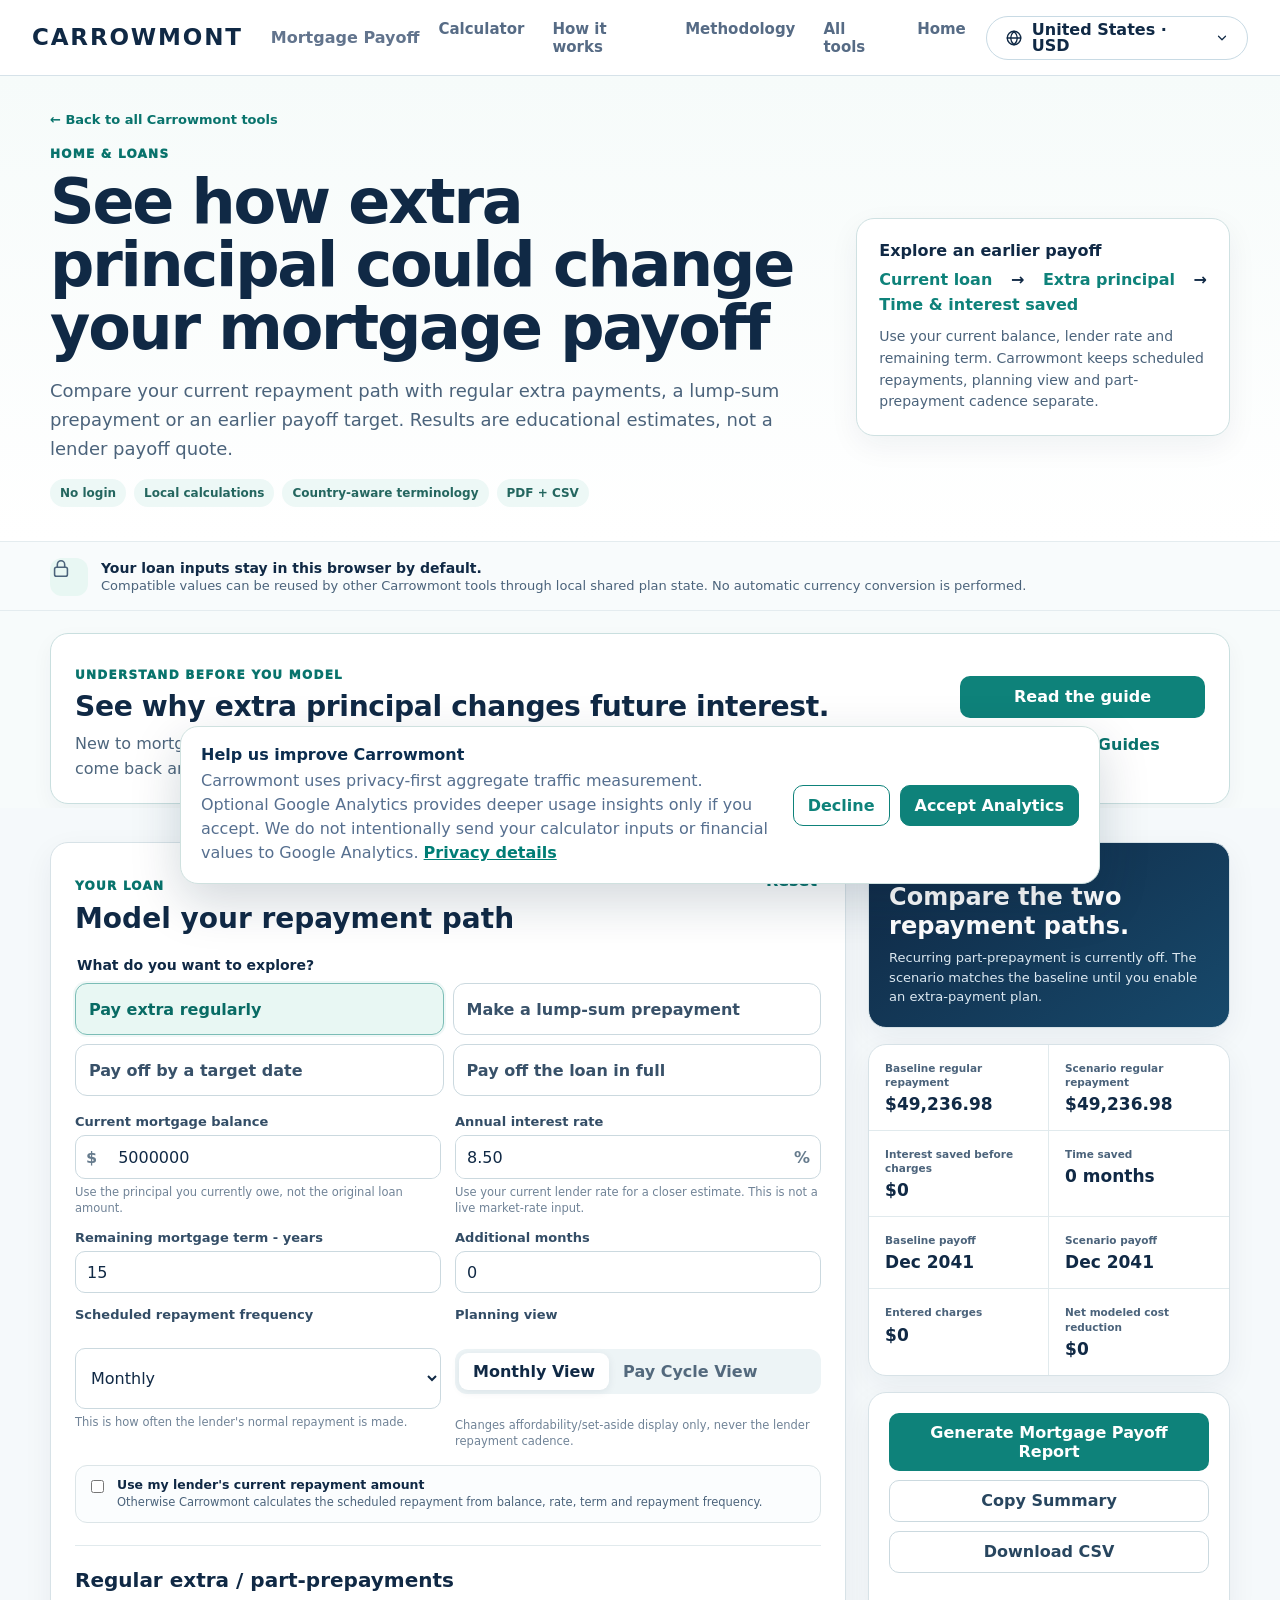
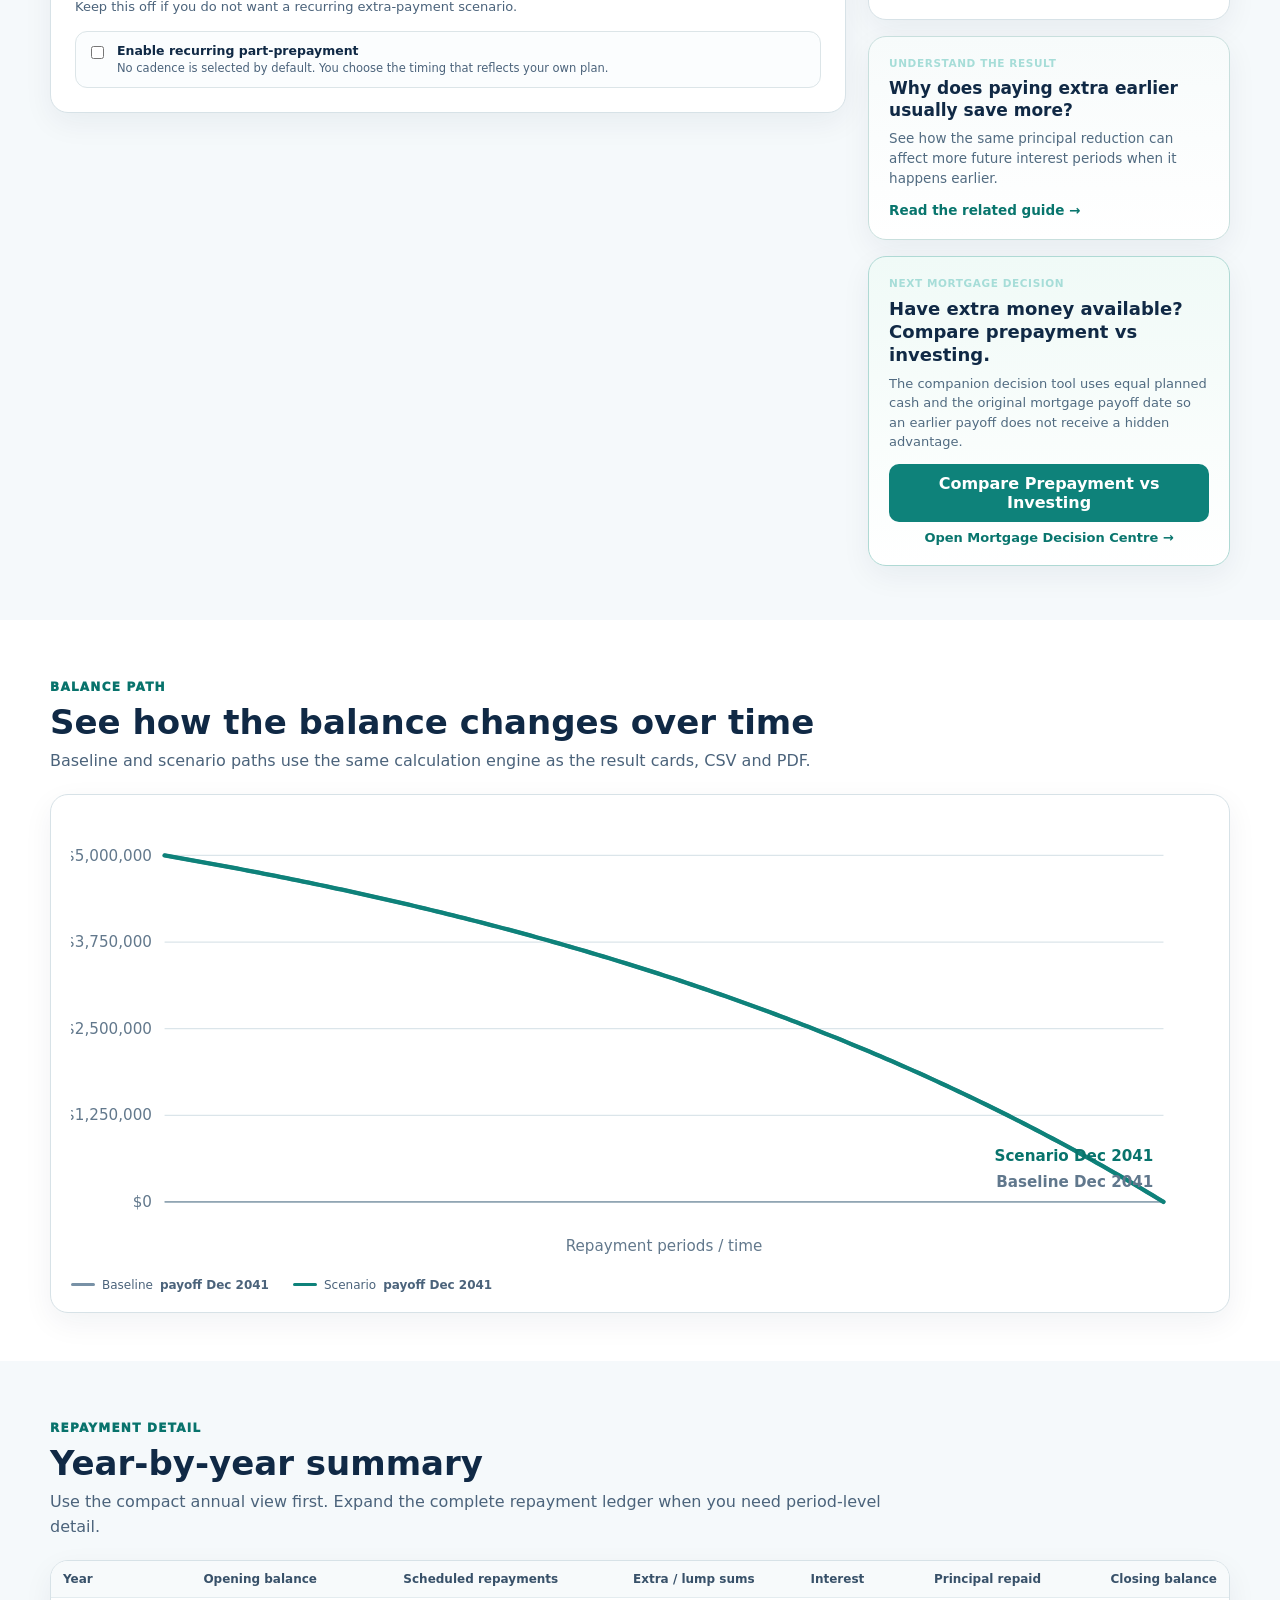
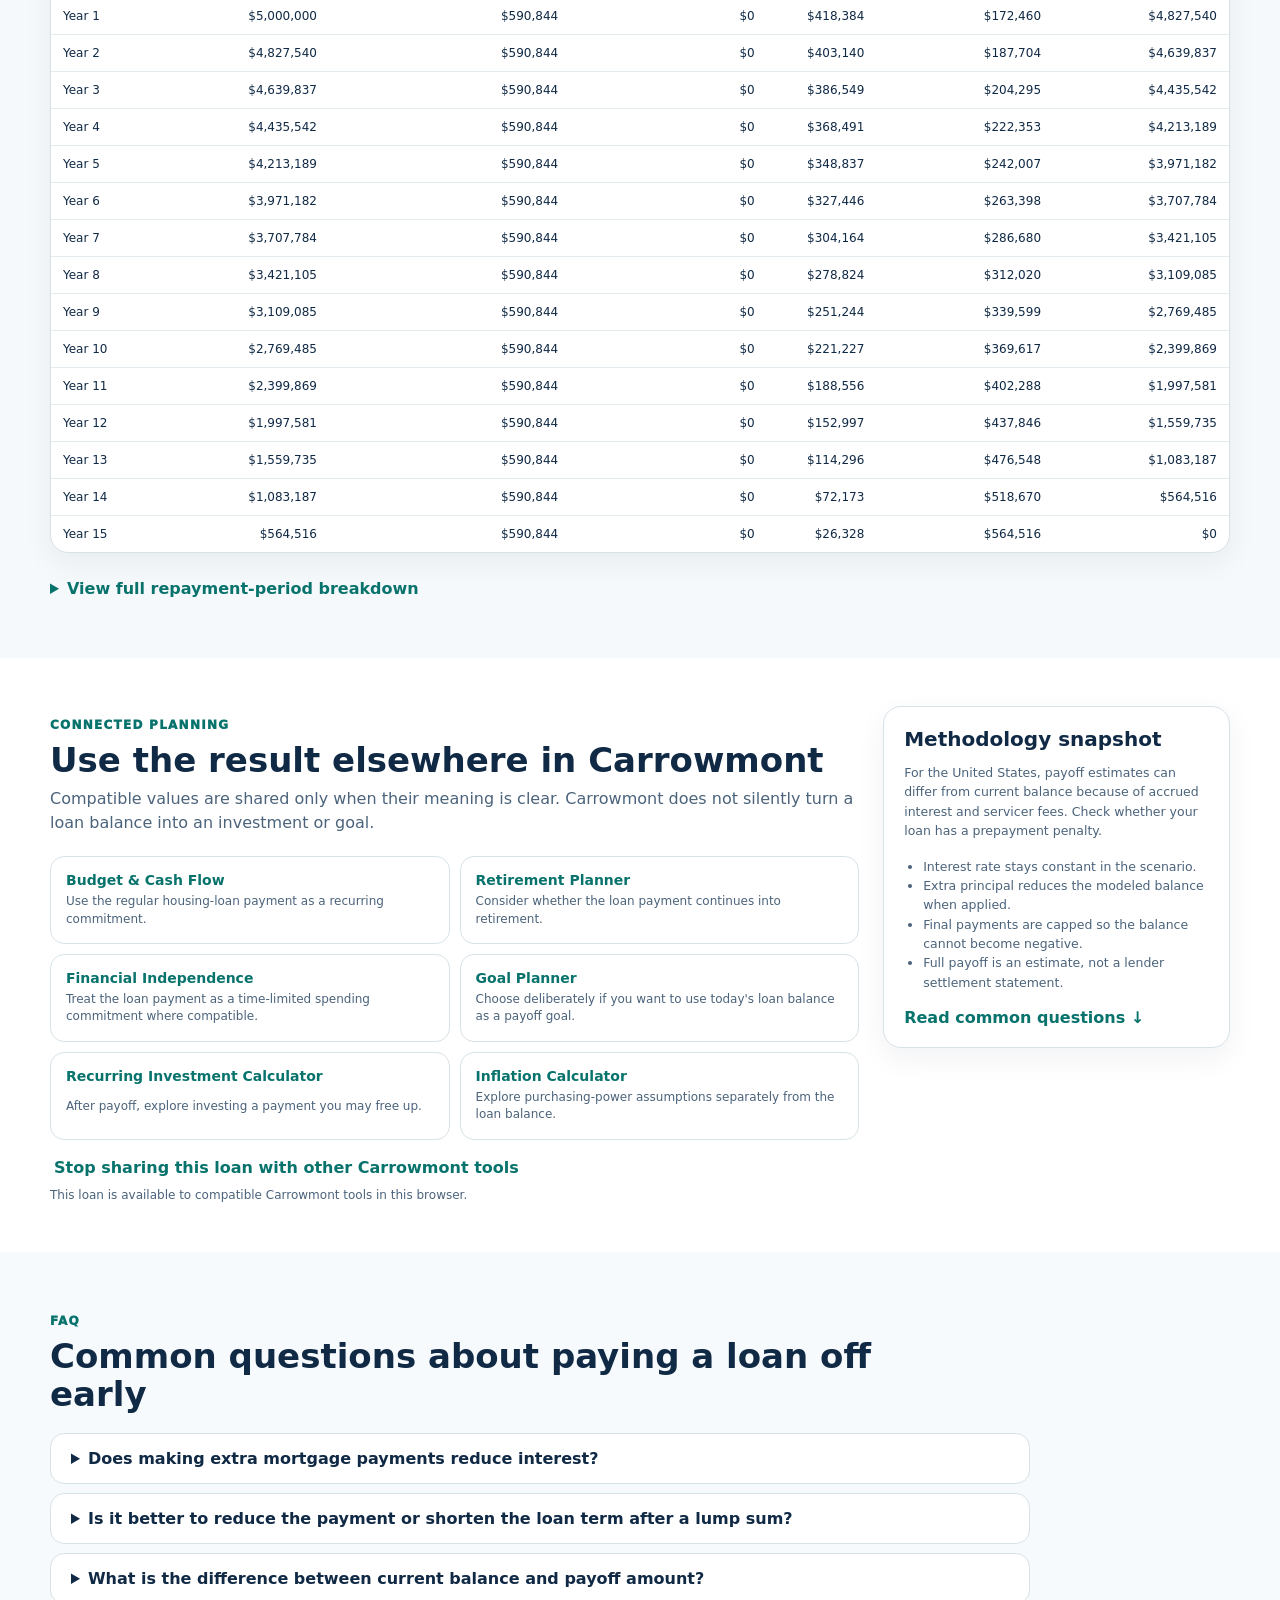
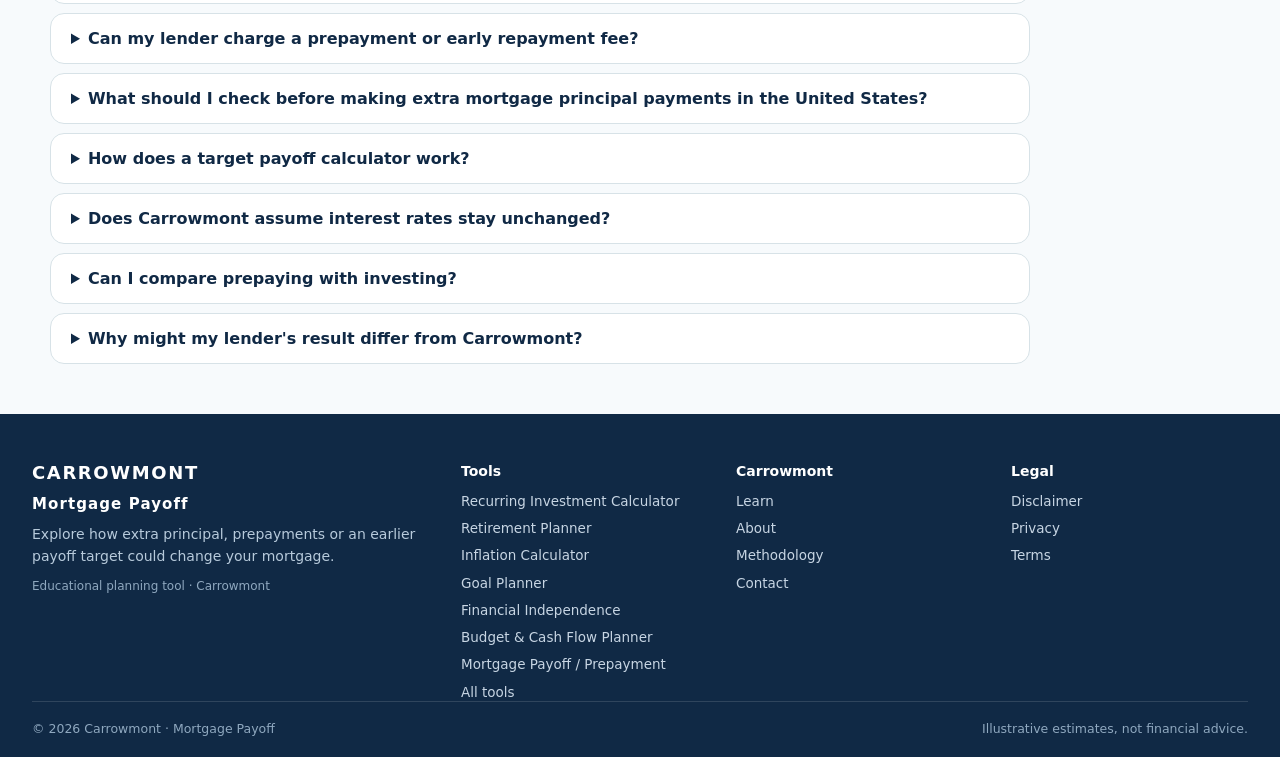
==== index.html @ 815c5539 "fix: localize mortgage family wording and shared-plan controls" ====
<!doctype html>
<html lang="en">
<head>
  <meta charset="utf-8" />
  <meta name="viewport" content="width=device-width, initial-scale=1" />
  <title>Mortgage Payoff &amp; Home Loan Prepayment Calculator | Carrowmont</title>
  <meta name="description" content="Estimate how extra mortgage or home-loan payments, lump-sum prepayments and an earlier payoff target may change interest, repayments and time to debt-free." />
  <meta name="robots" content="index,follow" />
  <link rel="canonical" href="https://carrowmont.com/mortgage-payoff-calculator/" />
  <link rel="icon" href="/favicon.svg" type="image/svg+xml" />
  <link rel="stylesheet" href="styles.css" />
  <script type="application/ld+json">{"@context":"https://schema.org","@graph":[{"@type":"WebApplication","@id":"https://carrowmont.com/mortgage-payoff-calculator/#app","name":"Carrowmont Mortgage Payoff & Home Loan Prepayment Calculator","url":"https://carrowmont.com/mortgage-payoff-calculator/","applicationCategory":"FinanceApplication","operatingSystem":"Any","description":"Estimate how extra mortgage or home-loan payments, lump-sum prepayments and an earlier payoff target may change interest, repayments and time to debt-free.","isPartOf":{"@id":"https://carrowmont.com/#website"},"publisher":{"@id":"https://carrowmont.com/#organization"}},{"@type":"BreadcrumbList","@id":"https://carrowmont.com/mortgage-payoff-calculator/#breadcrumb","itemListElement":[{"@type":"ListItem","position":1,"name":"Carrowmont","item":"https://carrowmont.com/"},{"@type":"ListItem","position":2,"name":"Tools","item":"https://carrowmont.com/tools.html"},{"@type":"ListItem","position":3,"name":"Mortgage Payoff & Home Loan Prepayment Calculator","item":"https://carrowmont.com/mortgage-payoff-calculator/"}]}]}</script>
</head>
<body>
  <header class="site-header">
    <div class="container header-inner">
      <div class="brand-cluster">
        <a class="brand carrowmont-brand" href="/" aria-label="Carrowmont home"><span class="brand-wordmark">CARROWMONT</span></a>
        <span class="brand-divider" aria-hidden="true"></span>
        <a class="product-label" id="productLabel" href="#planner">Home Loan Prepayment / Foreclosure</a>
      </div>
      <div class="header-actions">
        <nav class="top-nav" aria-label="Primary navigation">
          <a href="#planner">Calculator</a>
          <a href="#how-it-works">How it works</a>
          <a href="#methodology">Methodology</a>
          <a href="/tools.html">All tools</a>
          <a href="/">Home</a>
        </nav>
        <details class="locale-menu" id="localeMenu">
          <summary id="localeSummary" aria-label="Choose country and currency"><span class="locale-globe" aria-hidden="true"><svg viewBox="0 0 24 24"><circle cx="12" cy="12" r="9"/><path d="M3 12h18M12 3c3 3 4.5 6 4.5 9S15 18 12 21c-3-3-4.5-6-4.5-9S9 6 12 3z"/></svg></span><span id="localeCurrent">India · INR</span><span class="locale-chevron" aria-hidden="true"><svg viewBox="0 0 24 24"><path d="M6 9l6 6 6-6"/></svg></span></summary>
          <div class="locale-popover">
            <h3>Country &amp; currency</h3>
            <p>Choose the context that makes the numbers easiest to understand.</p>
            <label>Country / region<select id="regionSelect"></select></label>
            <label>Currency<select id="currencySelect"></select></label>
            <div class="locale-note"><strong>Important:</strong> changing currency changes the unit and number format only. It does not convert entered amounts using an exchange rate. Country selection changes familiar loan terminology and documented conventions where relevant.</div>
            <button class="btn btn-primary btn-small" id="localeDone" type="button">Done</button>
          </div>
        </details>
        <details class="mobile-nav">
          <summary aria-label="Open navigation">Menu</summary>
          <div class="mobile-nav-links">
            <a href="/">Carrowmont home</a><a href="/tools.html">All tools</a><a href="#planner">Calculator</a><a href="#how-it-works">How it works</a><a href="#methodology">Methodology</a><a href="#faq">FAQ</a><a href="/about.html">About Carrowmont</a><a href="/contact.html">Contact</a>
          </div>
        </details>
      </div>
    </div>
  </header>

  <main>
    <section class="intro">
      <div class="container">
        <div class="tool-breadcrumb"><a href="/tools.html">&larr; Back to all Carrowmont tools</a></div>
        <div class="intro-grid">
          <div>
            <div class="eyebrow" id="eyebrow">HOME &amp; LOANS</div>
            <h1 id="toolTitle">See how extra payments could change your home loan or mortgage</h1>
            <p class="lede" id="toolLede">Compare your current repayment path with regular extra payments, a lump-sum prepayment or an earlier payoff target. Results are educational estimates, not a lender payoff quote.</p>
            <div class="chips"><span>No login</span><span>Local calculations</span><span>Country-aware terminology</span><span>PDF + CSV</span></div>
          </div>
          <aside class="intro-card" aria-label="What this calculator helps you explore">
            <strong id="introCardTitle">Explore an earlier payoff</strong>
            <div class="mini-flow"><span>Current loan</span><b>&rarr;</b><span>Extra principal</span><b>&rarr;</b><span>Time &amp; interest saved</span></div>
            <p id="introCardText">Use your current balance, lender rate and remaining term. Carrowmont keeps scheduled repayments, planning view and part-prepayment cadence separate.</p>
          </aside>
        </div>
      </div>
    </section>

    <section class="privacy-strip"><div class="container privacy-inner"><span class="privacy-icon" aria-hidden="true"><svg viewBox="0 0 24 24"><rect x="5" y="10" width="14" height="10" rx="2"/><path d="M8 10V7a4 4 0 0 1 8 0v3"/></svg></span><div><strong>Your loan inputs stay in this browser by default.</strong><span>Compatible values can be reused by other Carrowmont tools through local shared plan state. No automatic currency conversion is performed.</span></div></div></section>


    <section class="learn-bridge-section" aria-labelledby="learnBridgeTitle"><div class="container"><div class="learn-bridge-card"><div><p class="eyebrow">UNDERSTAND BEFORE YOU MODEL</p><h2 id="learnBridgeTitle">See why extra principal changes future interest.</h2><p data-mortgage-copy="payoffLearnIntro">New to mortgage prepayments or home-loan part-prepayments? Start with the mechanics, then come back and test your own balance, rate and term.</p></div><div class="learn-bridge-actions"><a class="btn btn-primary" href="/one-extra-mortgage-payment-a-year.html">Read the guide</a><a class="text-btn learn-browse-link" data-mortgage-copy="learnLabel" href="/learn.html#home-loans">Browse Home Loan &amp; Mortgage guides</a></div></div></div></section>

    <section class="planner-shell" id="planner">
      <div class="container planner-layout">
        <div class="planner-card">
          <div class="section-head"><div><p class="eyebrow">YOUR LOAN</p><h2>Model your repayment path</h2></div><button class="text-btn" id="resetBtn" type="button">Reset</button></div>

          <fieldset class="mode-fieldset"><legend>What do you want to explore?</legend><div class="mode-grid" role="radiogroup" aria-label="Scenario mode">
            <button class="mode-btn active" type="button" data-mode="recurring" aria-pressed="true">Pay extra regularly</button>
            <button class="mode-btn" type="button" data-mode="lump" aria-pressed="false">Make a lump-sum prepayment</button>
            <button class="mode-btn" type="button" data-mode="target" aria-pressed="false">Pay off by a target date</button>
            <button class="mode-btn" type="button" data-mode="full" aria-pressed="false">Pay off the loan in full</button>
          </div></fieldset>

          <div class="fields common-fields">
            <label class="field"><span id="balanceLabel">Current mortgage balance</span><div class="money-input"><span class="currency-prefix">₹</span><input id="balance" type="number" min="1" step="1000" value="5000000" inputmode="decimal" /></div><small>Use the principal you currently owe, not the original loan amount.</small></label>
            <label class="field"><span>Annual interest rate</span><div class="input-suffix"><input id="annualRate" type="number" min="0" max="50" step="0.01" value="8.50" inputmode="decimal" /><span>%</span></div><small>Use your current lender rate for a closer estimate. This is not a live market-rate input.</small></label>
            <label class="field"><span id="termLabel">Remaining loan term - years</span><input id="remainingYears" type="number" min="0" max="100" step="1" value="15" /></label>
            <label class="field"><span>Additional months</span><input id="remainingMonths" type="number" min="0" max="11" step="1" value="0" /></label>
            <label class="field"><span>Scheduled repayment frequency</span><select id="paymentFrequency"><option value="monthly">Monthly</option><option value="biweekly" id="biweeklyOption">Every 2 Weeks</option><option value="weekly">Weekly</option></select><small>This is how often the lender's normal repayment is made.</small></label>
            <div class="field"><span>Planning view</span><div class="view-toggle" role="group" aria-label="Planning view"><button type="button" class="view-btn active" data-view="monthly" aria-pressed="true">Monthly View</button><button type="button" class="view-btn" data-view="paycycle" aria-pressed="false">Pay Cycle View</button></div><small>Changes affordability/set-aside display only, never the lender repayment cadence.</small></div>
          </div>

          <div id="payCycleFields" class="subpanel hidden">
            <label class="field"><span>Your pay cycle</span><select id="payFrequency"><option value="weekly">Weekly</option><option value="biweekly">Every 2 Weeks</option><option value="semimonthly">Twice Monthly</option><option value="fourweekly">Every 4 Weeks</option><option value="monthly" selected>Monthly</option></select><small>If a compatible Carrowmont pay-cycle preference exists, it may be offered here after validation.</small></label>
          </div>

          <label class="check-card current-payment-card"><input id="useCurrentPayment" type="checkbox" /><span><strong>Use my lender's current repayment amount</strong><small>Otherwise Carrowmont calculates the scheduled repayment from balance, rate, term and repayment frequency.</small></span></label>
          <div id="currentPaymentField" class="subpanel hidden"><label class="field"><span id="currentPaymentLabel">Current regular repayment</span><div class="money-input"><span class="currency-prefix">₹</span><input id="currentPayment" type="number" min="0" step="100" value="0" /></div></label></div>

          <section class="mode-panel" id="recurringPanel" data-mode-panel="recurring">
            <div class="mode-panel-head"><h3>Regular extra / part-prepayments</h3><p id="recurringHelp">Keep this off if you do not want a recurring extra-payment scenario.</p></div>
            <label class="check-card"><input id="recurringEnabled" type="checkbox" /><span><strong>Enable recurring part-prepayment</strong><small>No cadence is selected by default. You choose the timing that reflects your own plan.</small></span></label>
            <div id="recurringFields" class="fields hidden">
              <label class="field"><span id="extraAmountLabel">Extra amount</span><div class="money-input"><span class="currency-prefix">₹</span><input id="recurringExtra" type="number" min="0" step="100" value="0" /></div></label>
              <label class="field"><span id="extraFrequencyLabel">Extra / part-prepayment frequency</span><select id="extraFrequency"><option value="">Choose frequency</option><option value="everyScheduled">Every scheduled repayment</option><option value="monthly">Monthly</option><option value="quarterly">Quarterly</option><option value="halfyearly">Half-yearly / Every 6 months</option><option value="annual">Annually</option><option value="custom">Custom interval</option></select></label>
              <label class="field"><span>Start after scheduled repayments</span><input id="extraStartPeriod" type="number" min="1" step="1" value="1" /><small>1 means the next eligible repayment date.</small></label>
              <label class="field hidden" id="customIntervalField"><span>Custom interval - months</span><input id="customIntervalMonths" type="number" min="1" max="120" step="1" value="3" /></label>
              <label class="field"><span>Optional one-time lump sum</span><div class="money-input"><span class="currency-prefix">₹</span><input id="optionalLumpSum" type="number" min="0" step="1000" value="0" /></div></label>
              <label class="field"><span>Apply lump sum at repayment #</span><input id="optionalLumpSumPeriod" type="number" min="1" step="1" value="1" /></label>
            </div>
            <div class="set-aside-card hidden" id="setAsideCard"><span>Set aside per pay cycle</span><strong id="setAsideAmount">₹0</strong><small>Planning amount only. It does not change the scheduled repayment or part-prepayment cadence.</small></div>
          </section>

          <section class="mode-panel hidden" id="lumpPanel" data-mode-panel="lump">
            <div class="mode-panel-head"><h3>Lump-sum prepayment</h3><p>Compare keeping the regular payment versus a mathematical lower-payment illustration.</p></div>
            <div class="fields">
              <label class="field"><span>Lump-sum amount</span><div class="money-input"><span class="currency-prefix">₹</span><input id="lumpSumAmount" type="number" min="0" step="1000" value="500000" /></div></label>
              <label class="field"><span>Apply at scheduled repayment #</span><input id="lumpSumPeriod" type="number" min="1" step="1" value="1" /></label>
              <label class="field field-wide"><span>After the lump sum</span><select id="lumpStrategy"><option value="finish-sooner">Keep regular repayment - finish sooner</option><option value="lower-payment">Keep original payoff date - lower modeled repayment</option></select><small>The lower-payment option is a mathematical recast illustration. Your lender may not automatically recalculate the repayment this way.</small></label>
            </div>
          </section>

          <section class="mode-panel hidden" id="targetPanel" data-mode-panel="target">
            <div class="mode-panel-head"><h3>Target payoff</h3><p>Choose a shorter payoff horizon and see the modeled repayment required.</p></div>
            <div class="fields">
              <label class="field"><span>Target payoff - years from now</span><input id="targetYears" type="number" min="0" max="100" step="1" value="10" /></label>
              <label class="field"><span>Additional months</span><input id="targetMonths" type="number" min="0" max="11" step="1" value="0" /></label>
              <label class="field field-wide"><span>Optional lump sum applied first</span><div class="money-input"><span class="currency-prefix">₹</span><input id="targetLumpSum" type="number" min="0" step="1000" value="0" /></div></label>
            </div>
          </section>

          <section class="mode-panel hidden" id="fullPanel" data-mode-panel="full">
            <div class="mode-panel-head"><h3 id="fullPayoffHeading">Full early payoff estimate</h3><p>A lender's final payoff / foreclosure quote can differ because of accrued interest, settlement timing and contract-specific charges.</p></div>
            <div class="fields">
              <label class="field"><span id="prepaymentChargeLabel">Early repayment / prepayment charge</span><div class="money-input"><span class="currency-prefix">₹</span><input id="prepaymentCharge" type="number" min="0" step="100" value="0" /></div></label>
              <label class="field"><span>Other lender charges already quoted</span><div class="money-input"><span class="currency-prefix">₹</span><input id="otherCharges" type="number" min="0" step="100" value="0" /></div></label>
            </div>
            <div class="warning-box">Carrowmont does not fabricate accrued daily interest or lender charges that you did not enter. Confirm the final settlement amount with your lender.</div>
          </section>

          <div class="validation" id="validationMessage" role="alert" hidden></div>
        </div>

        <aside class="summary-column">
          <section class="summary-card result-hero" aria-live="polite">
            <span class="result-kicker" id="resultKicker">MODELED IMPACT</span>
            <strong id="resultHeadline">Enter your loan details to compare paths.</strong>
            <p id="resultSubtext">Results update as you change assumptions.</p>
          </section>
          <section class="summary-card result-grid" id="resultGrid">
            <div><span id="baselinePaymentCaption">Current modeled repayment</span><strong id="baselinePayment">₹0</strong></div>
            <div><span id="scenarioPaymentCaption">Scenario repayment</span><strong id="scenarioPayment">₹0</strong></div>
            <div><span>Interest saved before charges</span><strong id="interestSaved">₹0</strong></div>
            <div><span>Time saved</span><strong id="timeSaved">0 months</strong></div>
            <div><span>Baseline payoff</span><strong id="baselinePayoff">-</strong></div>
            <div><span>Scenario payoff</span><strong id="scenarioPayoff">-</strong></div>
            <div><span>Entered charges</span><strong id="enteredCharges">₹0</strong></div>
            <div><span>Net modeled cost reduction</span><strong id="netReduction">₹0</strong></div>
          </section>
          <section class="summary-card actions-card">
            <button class="btn btn-primary" id="reportBtn" type="button">Generate Mortgage Payoff Report</button>
            <button class="btn btn-secondary" id="copyBtn" type="button">Copy Summary</button>
            <button class="btn btn-secondary" id="csvBtn" type="button">Download CSV</button>
            <span id="reportDownloadStatus" class="action-status" aria-live="polite"></span>
          </section>
          <section class="summary-card result-learn-card" aria-labelledby="resultLearnTitle"><span class="result-kicker">UNDERSTAND THE RESULT</span><strong id="resultLearnTitle">Why can one extra payment change a long loan?</strong><p id="resultLearnText">See how reducing principal earlier changes later interest before you decide what cadence fits your cash flow.</p><a id="resultLearnLink" href="/one-extra-mortgage-payment-a-year.html">Read the related guide →</a></section>
          <section class="summary-card decision-centre-cta-card" aria-labelledby="decisionCentreCtaTitle"><span class="result-kicker" data-mortgage-copy="nextDecision">NEXT MORTGAGE DECISION</span><strong id="decisionCentreCtaTitle">Have extra money available? Compare prepayment vs investing.</strong><p data-mortgage-copy="payoffDecisionCopy">The companion decision tool uses equal planned cash and the original mortgage payoff date so an earlier payoff does not receive a hidden advantage.</p><button class="btn btn-primary" id="compareInvestBtn" type="button">Compare Prepayment vs Investing</button><a class="decision-centre-link" data-mortgage-copy="payoffDecisionLink" href="decision-centre.html">Open Mortgage Decision Centre →</a></section>
        </aside>
      </div>
    </section>

    <section class="analysis-section" id="how-it-works">
      <div class="container">
        <div class="section-title"><p class="eyebrow">BALANCE PATH</p><h2>See how the balance changes over time</h2><p>Baseline and scenario paths use the same calculation engine as the result cards, CSV and PDF.</p></div>
        <div class="chart-card"><svg id="balanceChart" viewBox="0 0 900 360" role="img" aria-labelledby="chartTitle chartDesc"><title id="chartTitle">Loan balance over time</title><desc id="chartDesc">Baseline and scenario remaining balance paths.</desc></svg><div class="chart-key-values"><span><i class="legend-line baseline"></i>Baseline <strong id="chartBaselineEnd">-</strong></span><span><i class="legend-line scenario"></i>Scenario <strong id="chartScenarioEnd">-</strong></span></div></div>
      </div>
    </section>

    <section class="analysis-section alt">
      <div class="container">
        <div class="section-title"><p class="eyebrow">REPAYMENT DETAIL</p><h2>Year-by-year summary</h2><p>Use the compact annual view first. Expand the complete repayment ledger when you need period-level detail.</p></div>
        <div class="table-card"><div class="table-scroll"><table><thead><tr><th>Year</th><th>Opening balance</th><th>Scheduled repayments</th><th>Extra / lump sums</th><th>Interest</th><th>Principal repaid</th><th>Closing balance</th></tr></thead><tbody id="annualTableBody"></tbody></table></div></div>
        <details class="detail-disclosure"><summary>View full repayment-period breakdown</summary><div class="table-card"><div class="table-scroll"><table><thead><tr><th>Period</th><th>Date</th><th>Opening balance</th><th>Interest</th><th>Scheduled</th><th>Extra</th><th>Closing balance</th></tr></thead><tbody id="periodTableBody"></tbody></table></div></div></details>
      </div>
    </section>

    <section class="analysis-section" id="methodology">
      <div class="container two-col-info">
        <div>
          <div class="section-title"><p class="eyebrow">CONNECTED PLANNING</p><h2>Use the result elsewhere in Carrowmont</h2><p>Compatible values are shared only when their meaning is clear. Carrowmont does not silently turn a loan balance into an investment or goal.</p></div>
          <div class="handoff-grid">
            <a href="/budget-cash-flow-planner/"><strong>Budget &amp; Cash Flow</strong><span>Use the regular housing-loan payment as a recurring commitment.</span></a>
            <a href="/retirement-calculator/planner.html"><strong>Retirement Planner</strong><span>Consider whether the loan payment continues into retirement.</span></a>
            <a href="/financial-independence/"><strong>Financial Independence</strong><span>Treat the loan payment as a time-limited spending commitment where compatible.</span></a>
            <a href="/goal-planner/"><strong>Goal Planner</strong><span>Choose deliberately if you want to use today's loan balance as a payoff goal.</span></a>
            <a href="/sip-calculator/"><strong class="investment-tool-link">Recurring Investment Calculator</strong><span>After payoff, explore investing a payment you may free up.</span></a>
            <a href="/inflation-calculator/"><strong>Inflation Calculator</strong><span>Explore purchasing-power assumptions separately from the loan balance.</span></a>
          </div>
          <button class="text-btn clear-shared" id="clearSharedBtn" type="button">Stop sharing this loan with other Carrowmont tools</button><p class="shared-plan-status" id="sharedPlanStatus" aria-live="polite">This loan is available to compatible Carrowmont tools in this browser.</p>
        </div>
        <aside class="method-card"><h3>Methodology snapshot</h3><p id="methodologyCountryNote">Carrowmont uses a standard principal-and-interest approximation and keeps lender-specific rules as user-entered charges or disclosed limitations.</p><ul><li>Interest rate stays constant in the scenario.</li><li>Extra principal reduces the modeled balance when applied.</li><li>Final payments are capped so the balance cannot become negative.</li><li>Full payoff is an estimate, not a lender settlement statement.</li></ul><a href="#faq">Read common questions &darr;</a></aside>
      </div>
    </section>

    <section class="faq-section" id="faq">
      <div class="container"><div class="section-title"><p class="eyebrow">FAQ</p><h2>Common questions about paying a loan off early</h2></div><div class="faq-list">
        <details><summary data-mortgage-copy="payoffExtraFaq">Does making extra mortgage payments reduce interest?</summary><p>Under this model, extra principal paid earlier reduces the balance on which later interest is calculated. Your lender's exact timing and product rules can differ.</p></details>
        <details><summary>Is it better to reduce the payment or shorten the loan term after a lump sum?</summary><p>Carrowmont shows both mathematical outcomes. Keeping the regular payment generally shortens the modelled term; lowering the payment keeps the original payoff horizon in the illustration. Your lender may not automatically recast the loan.</p></details>
        <details><summary>What is the difference between current balance and payoff amount?</summary><p>A lender payoff amount can include accrued interest and contract-specific administration, discharge or early-repayment charges. Carrowmont does not invent those amounts.</p></details>
        <details><summary>Can my lender charge a prepayment or early repayment fee?</summary><p>Possibly. Rules depend on country, loan type and contract. Enter any charge you already know and confirm the final amount with your lender.</p></details>
        <details id="countryFaqItem"><summary id="countryFaqQuestion">What lender rules should I check before making extra repayments?</summary><p id="countryFaqAnswer">Check whether extra principal is allowed, whether limits or charges apply, how the lender applies the payment and how an official payoff amount is calculated.</p></details>
        <details><summary>How does a target payoff calculator work?</summary><p>It calculates the repayment required to amortize the modeled balance over the shorter target horizon, then verifies the result with the same period-by-period ledger.</p></details>
        <details><summary>Does Carrowmont assume interest rates stay unchanged?</summary><p>Yes in V1. Enter the rate you want to model. Variable-rate changes and future fixed-rate renewals are outside this first version.</p></details>
        <details><summary>Can I compare prepaying with investing?</summary><p>Yes. Keep this payoff calculator focused on loan mechanics, then use Carrowmont's <a href="prepayment-vs-investing.html">Prepayment vs Investing decision tool</a> for an equal-cash-flow, common-horizon comparison and modeled break-even investment return.</p></details>
        <details><summary>Why might my lender's result differ from Carrowmont?</summary><p>Lenders may calculate interest daily, use different compounding conventions, apply fees, use settlement dates, round payments, or impose product-specific prepayment rules. Treat Carrowmont as an educational planning estimate.</p></details>
      </div></div>
    </section>
  </main>

  <footer class="site-footer">
    <div class="container footer-grid">
      <div class="footer-brand-block"><a class="footer-wordmark" href="/">CARROWMONT</a><strong class="footer-product-name">Home Loan Prepayment / Foreclosure</strong><p data-mortgage-copy="payoffFooterDescription">Explore how extra principal, part-prepayments or an earlier payoff target could change your home loan or mortgage.</p><span class="footer-small">Educational planning tool &middot; Carrowmont</span></div>
      <div class="footer-col"><strong>Tools</strong><a class="footer-investment-link" href="/sip-calculator/">SIP Calculator</a><a href="/retirement-calculator/">Retirement Planner</a><a href="/inflation-calculator/">Inflation Calculator</a><a href="/goal-planner/">Goal Planner</a><a href="/financial-independence/">Financial Independence</a><a href="/budget-cash-flow-planner/">Budget &amp; Cash Flow Planner</a><a data-mortgage-copy="payoffFamilyLabel" href="/mortgage-payoff-calculator/" aria-current="page">Mortgage / Home Loan Payoff</a><a href="/tools.html">All tools</a></div>
      <div class="footer-col"><strong>Carrowmont</strong><a href="/learn.html">Learn</a><a href="/about.html">About</a><a href="/methodology.html">Methodology</a><a href="/contact.html">Contact</a></div>
      <div class="footer-col"><strong>Legal</strong><a href="/disclaimer.html">Disclaimer</a><a href="/privacy.html">Privacy</a><a href="/terms.html">Terms</a></div>
    </div>
    <div class="container footer-bottom"><span>&copy; 2026 Carrowmont &middot; <span class="footer-product-bottom">Home Loan Prepayment / Foreclosure</span></span><span>Illustrative estimates, not financial advice.</span></div>
  </footer>

  <script src="locale.js"></script>
  <script src="shared-plan-state.js" data-carrowmont-tool="mortgage-payoff-calculator"></script>
  <script src="core.js"></script>
  <script src="mortgage-decision-profile.js"></script>
  <script src="pdf-export.js"></script>
  <script src="report-standard.js"></script>
  <script src="mortgage-payoff-pdf-renderer.js"></script>
  <script src="app.js"></script>
  <script src="shared-plan-bridge.js" data-carrowmont-tool="mortgage-payoff-calculator"></script>
  <script src="analytics.js" data-carrowmont-tool="mortgage-payoff-calculator"></script>
</body>
</html>
---- styles.css ----
:root{--ink:#102945;--navy:#123f5f;--teal:#0e827a;--teal-dark:#08736c;--muted:#4b637b;--line:#d7e2e7;--bg:#f5f9fb;--pale:#e9f7f4;--amber:#fff4df;--amber-ink:#80561a;--red:#a83b3b;--red-bg:#fff0f0;--green:#14785f;--shadow:0 10px 30px rgba(16,41,69,.06);font-family:Inter,ui-sans-serif,system-ui,-apple-system,BlinkMacSystemFont,"Segoe UI",sans-serif;color:var(--ink)}*{box-sizing:border-box}html{scroll-behavior:smooth}body{margin:0;background:#fff;color:var(--ink)}a{color:inherit}button,input,select{font:inherit}.container{width:min(1180px,calc(100% - 40px));margin:0 auto}.site-header{position:sticky;top:0;z-index:30;background:rgba(255,255,255,.96);backdrop-filter:blur(14px);border-bottom:1px solid #e7eef2}.header-inner{min-height:74px;display:flex;align-items:center;justify-content:space-between;gap:24px}.brand-cluster{display:flex;align-items:center;gap:13px;min-width:0}.brand{font-weight:950;letter-spacing:1.4px;color:var(--teal-dark);text-decoration:none;font-size:20px}.brand-divider{width:1px;height:27px;background:#cbd8de}.product-label{font-size:15px;font-weight:800;color:#3f566c;white-space:nowrap}.header-actions{display:flex;align-items:center;gap:18px}.top-nav{display:flex;gap:19px}.top-nav a{text-decoration:none;font-size:13px;font-weight:800;color:#385169}.top-nav a:hover{color:var(--teal-dark)}.locale-menu{position:relative}.locale-menu summary{list-style:none;display:flex;align-items:center;gap:8px;padding:9px 11px;border:1px solid var(--line);border-radius:12px;cursor:pointer;font-size:13px;font-weight:800;background:#fff}.locale-menu summary::-webkit-details-marker{display:none}.locale-globe,.locale-chevron{display:grid;place-items:center}.locale-globe svg{width:18px;height:18px;fill:none;stroke:currentColor;stroke-width:1.8}.locale-chevron svg{width:14px;height:14px;fill:none;stroke:currentColor;stroke-width:2}.locale-popover{position:absolute;right:0;top:48px;width:310px;background:#fff;border:1px solid var(--line);border-radius:15px;padding:18px;box-shadow:0 18px 45px rgba(16,41,69,.16)}.locale-popover h3{margin:0 0 5px}.locale-popover p{margin:0 0 14px;color:var(--muted);font-size:13px}.locale-popover label{display:grid;gap:6px;margin:11px 0;font-size:13px;font-weight:800}.locale-popover select{width:100%}.locale-note{font-size:12px;line-height:1.45;color:var(--muted);background:#f5f9fb;border-radius:10px;padding:10px;margin-bottom:12px}.intro{padding:36px 0 34px;background:linear-gradient(180deg,#f6fbfa,#fff)}.tool-breadcrumb{font-size:13px;margin-bottom:20px}.tool-breadcrumb a{text-decoration:none;color:var(--teal-dark);font-weight:850}.intro-grid{display:grid;grid-template-columns:minmax(0,1.35fr) minmax(320px,.65fr);gap:30px;align-items:center}.eyebrow{font-size:12px;font-weight:950;letter-spacing:1.25px;color:var(--teal-dark);margin-bottom:9px}.intro h1{font-size:clamp(40px,5vw,62px);line-height:1.02;letter-spacing:-2.2px;margin:0;max-width:880px}.lede{font-size:18px;line-height:1.62;color:var(--muted);max-width:850px;margin:16px 0}.chips{display:flex;flex-wrap:wrap;gap:8px}.chips span{padding:7px 10px;border-radius:999px;background:#edf8f6;color:#24665f;font-size:12px;font-weight:800}.intro-card{border:1px solid #cfe1e2;background:#fff;border-radius:18px;padding:22px;box-shadow:var(--shadow)}.mini-flow{display:flex;align-items:center;justify-content:space-between;gap:6px;flex-wrap:wrap;margin:10px 0 12px}.mini-flow strong{font-size:14px}.mini-flow span{color:var(--teal);font-weight:900}.intro-card p{font-size:14px;line-height:1.55;color:var(--muted);margin:0}.privacy-strip{border-top:1px solid #e4ecef;border-bottom:1px solid #e4ecef;background:#f8fbfc}.privacy-inner{display:flex;gap:13px;align-items:center;padding:14px 0}.privacy-icon{width:38px;height:38px;border-radius:12px;display:grid;place-items:center;background:#e8f7f3;color:var(--teal-dark);flex:0 0 auto}.privacy-icon svg{width:22px;height:22px;fill:none;stroke:currentColor;stroke-width:1.7}.privacy-inner strong{display:block;font-size:14px}.privacy-inner span{display:block;color:var(--muted);font-size:13px;margin-top:2px}.planner-shell{padding:34px 0 54px;background:var(--bg)}.planner-layout{display:grid;grid-template-columns:minmax(0,1.65fr) minmax(330px,.75fr);gap:22px;align-items:start}.planner-card,.summary-card,.history-card{background:#fff;border:1px solid var(--line);border-radius:18px;box-shadow:var(--shadow)}.planner-card{padding:24px}.section-head{display:flex;justify-content:space-between;gap:18px;align-items:flex-start}.section-head h2{font-size:28px;margin:0}.section-actions{display:flex;gap:14px}.text-btn{border:0;background:none;color:var(--teal-dark);font-weight:850;cursor:pointer;padding:4px}.danger-text{color:#9b4343}.view-toggle{display:inline-flex;margin:21px 0 18px;background:#edf4f6;padding:4px;border-radius:12px}.view-btn{border:0;background:transparent;color:#53697d;font-weight:850;padding:9px 14px;border-radius:9px;cursor:pointer}.view-btn.active{background:#fff;color:var(--ink);box-shadow:0 2px 8px rgba(16,41,69,.08)}.plan-meta-grid{display:grid;grid-template-columns:repeat(2,minmax(0,1fr));gap:14px;padding:16px;border:1px solid #e0e9ed;background:#fbfdfe;border-radius:14px}.field{display:grid;gap:6px}.field>span{font-size:13px;font-weight:850;color:#334d66}.field small{color:#708397;font-size:11.5px;line-height:1.35}.field input,.field select{width:100%;min-height:42px;border:1px solid #cbd9df;border-radius:10px;padding:9px 11px;background:#fff;color:var(--ink);outline:none}.field input:focus,.field select:focus{border-color:#66b8ae;box-shadow:0 0 0 3px rgba(14,130,122,.09)}.money-input,.input-suffix{display:grid;grid-template-columns:auto 1fr;align-items:center;border:1px solid #cbd9df;border-radius:10px;background:#fff;overflow:hidden}.money-input:focus-within,.input-suffix:focus-within{border-color:#66b8ae;box-shadow:0 0 0 3px rgba(14,130,122,.09)}.money-input span,.input-suffix span{padding:0 10px;color:#667b8d;font-weight:800}.money-input input,.input-suffix input{border:0;border-radius:0;box-shadow:none!important}.input-suffix{grid-template-columns:1fr auto}.entry-section{padding-top:24px;margin-top:24px;border-top:1px solid #e3ebee}.entry-heading{display:flex;justify-content:space-between;align-items:center;gap:16px;margin-bottom:12px}.entry-heading>div{display:grid;grid-template-columns:auto 1fr;column-gap:10px;align-items:start}.entry-heading h3{grid-column:2;margin:1px 0 3px;font-size:19px}.entry-heading p{grid-column:2;margin:0;color:var(--muted);font-size:12.5px;line-height:1.45}.entry-badge{grid-row:1/3;display:grid;place-items:center;width:30px;height:30px;border-radius:9px;font-size:13px;font-weight:950}.entry-badge.income{background:#e8f7f3;color:#08756d}.entry-badge.essential{background:#edf2f9;color:#34577a}.entry-badge.flexible{background:#fff2dd;color:#8a5b19}.entry-badge.saving{background:#eceafa;color:#5e52a3}.entry-badge.reserve{background:#eef6ea;color:#4d7d38}.btn{min-height:42px;border-radius:10px;border:1px solid transparent;padding:9px 14px;font-weight:900;cursor:pointer;display:inline-flex;align-items:center;justify-content:center;text-decoration:none}.btn-primary{background:var(--teal);color:#fff}.btn-primary:hover{background:#0b746e}.btn-secondary{background:#fff;border-color:#cbd9df;color:#28465f}.btn-secondary:hover{background:#f7fafb}.btn-small{min-height:36px;padding:7px 11px;font-size:12.5px}.entry-table{display:grid;gap:8px}.entry-row{display:grid;grid-template-columns:minmax(150px,1.4fr) minmax(120px,.8fr) minmax(135px,.8fr) minmax(135px,.9fr) auto;gap:8px;align-items:end;padding:10px;border:1px solid #e0e8ec;border-radius:12px;background:#fff}.entry-row.income-row{grid-template-columns:minmax(170px,1.6fr) minmax(130px,.9fr) minmax(145px,.9fr) auto}.entry-row .mini-field{display:grid;gap:5px;min-width:0}.entry-row .mini-field span{font-size:10.5px;font-weight:850;color:#6a7d8f}.entry-row input,.entry-row select{min-height:38px;width:100%;border:1px solid #cfdae0;border-radius:9px;padding:8px 9px;background:#fff}.entry-row .money-cell{position:relative}.entry-row .money-cell .row-currency{position:absolute;left:9px;bottom:10px;color:#75899a;font-weight:800;font-size:12px;pointer-events:none}.entry-row .money-cell input{padding-left:29px}.row-actions{display:flex;gap:4px}.icon-btn{width:36px;height:36px;border:1px solid #d5e0e5;background:#fff;border-radius:9px;color:#567084;cursor:pointer}.icon-btn:hover{background:#f4f8f9}.row-options{grid-column:1/-1;display:flex;flex-wrap:wrap;gap:12px;border-top:1px dashed #e0e8ec;padding-top:8px;margin-top:2px}.row-options label{display:flex;align-items:center;gap:6px;font-size:11.5px;color:#526a7f}.row-options input[type=checkbox]{width:15px;height:15px;min-height:0}.row-options .due-wrap{margin-left:auto;display:flex;align-items:center;gap:6px}.row-options .due-wrap input{min-height:31px;width:135px;padding:5px 7px}.row-reserve-note{font-size:11px;color:#6a7d8f;margin-left:auto}.empty-row{padding:18px;border:1px dashed #cfdde3;border-radius:12px;color:#6b7e8f;text-align:center;font-size:13px}.fields{display:grid;grid-template-columns:repeat(2,minmax(0,1fr));gap:14px}.fields.three{grid-template-columns:repeat(3,minmax(0,1fr))}.emergency-section{border-top-color:#dce8d7}.month-note-grid{display:grid;grid-template-columns:1.1fr .9fr;gap:14px;margin-top:22px;padding-top:22px;border-top:1px solid #e3ebee}.check-card{display:flex;gap:10px;align-items:flex-start;border:1px solid #dce5e8;border-radius:12px;padding:11px;background:#fbfdfe}.check-card input{margin-top:3px}.check-card strong{display:block;font-size:12.5px}.check-card small{display:block;font-size:11.5px;color:var(--muted);line-height:1.35;margin-top:3px}.save-row{display:flex;align-items:center;gap:13px;margin-top:18px}.save-status{font-size:12px;color:var(--green);font-weight:800}.summary-column{display:grid;gap:16px}.sticky-summary{position:static}.report-actions-card{scroll-margin-top:104px}.summary-card{padding:20px}.cashflow-hero{border-radius:15px;background:linear-gradient(135deg,#123f5f,#0e827a);color:#fff;padding:18px;margin:8px 0 14px}.cashflow-hero span{font-size:12px;font-weight:800;opacity:.85}.cashflow-hero strong{display:block;font-size:34px;line-height:1.1;margin:4px 0}.cashflow-hero small{font-size:11px;opacity:.82}.cashflow-hero.negative{background:linear-gradient(135deg,#7b3030,#b14a4a)}.summary-grid{display:grid;grid-template-columns:repeat(2,minmax(0,1fr));gap:8px}.summary-grid>div,.paycycle-summary>div{border:1px solid #e0e8ec;border-radius:10px;padding:10px}.summary-grid span,.paycycle-summary span{display:block;font-size:10.5px;color:#667b8d}.summary-grid strong,.paycycle-summary strong{display:block;font-size:15px;margin-top:4px}.safe-spend-grid{display:grid;grid-template-columns:repeat(2,minmax(0,1fr));gap:8px;margin-top:8px}.safe-spend-grid>div{background:#f2faf8;border-radius:10px;padding:10px}.safe-spend-grid span{font-size:10.5px;color:#4f746e}.safe-spend-grid strong{display:block;font-size:16px;margin:3px 0}.safe-spend-grid small{font-size:9.5px;color:#6e847f}.paycycle-card h3{margin:2px 0 12px}.paycycle-summary{display:grid;gap:8px}.upcoming-bills{margin-top:14px;padding-top:13px;border-top:1px solid #e2eaed}.upcoming-bills h4{margin:0 0 9px;font-size:13px}.bill-line{display:flex;justify-content:space-between;gap:10px;padding:7px 0;border-bottom:1px dashed #e1e8eb;font-size:11.5px}.bill-line span{color:#526a7f}.bill-line strong{white-space:nowrap}.cash-available-line{display:flex;justify-content:space-between;margin-top:10px;font-size:12px;font-weight:900}.coverage-ring-wrap{display:grid;grid-template-columns:105px 1fr;gap:14px;align-items:center}.coverage-ring{width:96px;height:96px;border-radius:50%;display:grid;place-items:center;background:conic-gradient(var(--teal) var(--ring,0%),#e6eef1 0)}.coverage-ring:before{content:"";position:absolute}.coverage-ring>div{width:72px;height:72px;border-radius:50%;background:#fff;display:grid;place-items:center;align-content:center}.coverage-ring strong{font-size:21px}.coverage-ring span{font-size:9.5px;color:var(--muted)}.coverage-ring-wrap h3{font-size:15px;margin:0 0 5px}.coverage-ring-wrap p{font-size:11.5px;color:var(--muted);line-height:1.45;margin:0}.report-actions-card .full{width:100%;margin-top:7px}.two-buttons{display:grid;grid-template-columns:1fr 1fr;gap:7px;margin-top:7px}.file-btn{position:relative;overflow:hidden}.file-btn input{position:absolute;opacity:0;inset:0;cursor:pointer}.insights-section{padding:52px 0;background:#fff}.section-heading-row{display:flex;justify-content:space-between;align-items:end;gap:20px;margin-bottom:20px}.section-heading-row h2{font-size:34px;margin:0 0 6px;letter-spacing:-.7px}.section-heading-row p{margin:0;color:var(--muted);max-width:850px}.insight-grid{display:grid;grid-template-columns:repeat(3,minmax(0,1fr));gap:14px}.insight-card{border:1px solid var(--line);border-radius:15px;padding:17px;background:#fff}.insight-card .insight-kicker{font-size:10px;font-weight:950;letter-spacing:1px;color:var(--teal-dark)}.insight-card h3{font-size:16px;margin:7px 0}.insight-card p{font-size:12.5px;line-height:1.55;color:var(--muted);margin:0}.insight-card.warning{background:#fffaf0;border-color:#efd9ab}.insight-card.critical{background:#fff4f4;border-color:#edc4c4}.insight-card.positive{background:#f3fbf8;border-color:#cfe7df}.history-section{padding:50px 0;background:#f5f9fb}.history-actions{display:flex;gap:8px}.history-actions select{min-height:38px;border:1px solid #cbd9df;border-radius:10px;padding:7px 10px;background:#fff}.history-grid{display:grid;grid-template-columns:.85fr 1.15fr;gap:15px}.history-card{padding:18px}.history-card h3{margin:0 0 14px}.trend-chart{min-height:280px;display:flex;align-items:flex-end;gap:12px;padding:18px 10px 8px;border-top:1px solid #edf1f3}.trend-column{flex:1;display:grid;grid-template-rows:1fr auto;gap:8px;min-width:0}.trend-bars{height:210px;display:flex;align-items:flex-end;justify-content:center;gap:4px;border-bottom:1px solid #dfe7ea}.trend-bar{width:min(18px,22%);border-radius:5px 5px 0 0;min-height:2px}.trend-bar.income{background:#6db5aa}.trend-bar.spending{background:#d7a35a}.trend-bar.remaining{background:#587fa0}.trend-label{font-size:10px;text-align:center;color:#657a8c;white-space:nowrap;overflow:hidden;text-overflow:ellipsis}.trend-legend{display:flex;gap:12px;flex-wrap:wrap;margin-top:10px;font-size:10.5px;color:#667b8d}.trend-legend i{display:inline-block;width:9px;height:9px;border-radius:3px;margin-right:4px}.history-table-wrap{overflow:auto}.history-table{border-collapse:collapse;width:100%;min-width:640px}.history-table th,.history-table td{text-align:right;padding:9px 8px;border-bottom:1px solid #e5ecef;font-size:11.5px}.history-table th:first-child,.history-table td:first-child{text-align:left}.history-table th{color:#607487;font-size:10.5px}.history-table .exceptional-month{opacity:.62}.history-table .month-note{display:block;font-size:9.5px;color:#7b8d9b;margin-top:2px}.history-delete{border:0;background:none;color:#9a4d4d;cursor:pointer}.methodology-section{padding:50px 0;background:#fff}.methodology-grid{display:grid;grid-template-columns:.9fr 1.1fr;gap:40px}.methodology-grid h2{font-size:34px;margin:0 0 10px}.methodology-grid p{color:var(--muted);line-height:1.6}.methodology-list{display:grid;gap:10px}.methodology-list div{border:1px solid var(--line);border-radius:12px;padding:13px;background:#fbfdfe}.methodology-list strong{display:block;font-size:13px}.methodology-list span{display:block;color:var(--muted);font-size:12px;line-height:1.45;margin-top:3px}.continue-section{padding:0 0 54px;background:#fff}.continue-card{display:grid;grid-template-columns:1.2fr .8fr;gap:24px;padding:25px;border:1px solid #cfe1df;background:#f2faf8;border-radius:18px}.continue-card h2{margin:0 0 8px}.continue-card p{margin:0;color:var(--muted);line-height:1.55}.continue-links{display:grid;gap:7px;align-content:center}.continue-links a{background:#fff;border:1px solid #d6e6e3;border-radius:10px;padding:10px 12px;text-decoration:none;font-weight:850;color:var(--teal-dark)}.site-footer{background:#102945;color:#dce7ef;padding:42px 0 20px}.footer-grid{display:grid;grid-template-columns:1.5fr repeat(3,1fr);gap:28px}.footer-brand strong{font-size:20px;letter-spacing:1.5px}.footer-brand p{font-size:12px;line-height:1.55;color:#b8c8d5;max-width:330px}.footer-col{display:grid;align-content:start;gap:7px}.footer-col strong{font-size:12px;color:#fff;margin-bottom:3px}.footer-col a{font-size:11.5px;text-decoration:none;color:#c4d2dc}.footer-bottom{display:flex;justify-content:space-between;gap:20px;border-top:1px solid rgba(255,255,255,.14);padding-top:17px;margin-top:26px;font-size:10.5px;color:#aebfcb}.toast{position:fixed;left:50%;bottom:24px;transform:translate(-50%,20px);opacity:0;pointer-events:none;background:#102945;color:#fff;border-radius:10px;padding:10px 14px;font-size:12px;font-weight:800;transition:.2s;z-index:100}.toast.show{opacity:1;transform:translate(-50%,0)}.hidden{display:none!important}
@media(max-width:1040px){.top-nav{display:none}.planner-layout{grid-template-columns:1fr}.summary-column{grid-template-columns:repeat(2,minmax(0,1fr))}.sticky-summary{position:static}.report-actions-card{grid-column:1/-1}.insight-grid{grid-template-columns:1fr 1fr}.history-grid{grid-template-columns:1fr}.fields.three{grid-template-columns:1fr 1fr}.entry-row{grid-template-columns:minmax(140px,1.3fr) minmax(110px,.8fr) minmax(120px,.8fr) auto}.entry-row .mini-field:nth-child(4){grid-column:1/3}.intro-grid{grid-template-columns:1fr}.intro-card{max-width:none}.continue-card{grid-template-columns:1fr}.methodology-grid{grid-template-columns:1fr}.footer-grid{grid-template-columns:1.3fr 1fr 1fr}.footer-col:last-child{grid-column:2}}
@media(max-width:720px){.container{width:calc(100% - 26px)}.header-inner{min-height:68px}.brand-divider,.product-label{display:none}.locale-popover{position:fixed;left:13px;right:13px;top:76px;width:auto}.intro{padding-top:26px}.intro h1{font-size:39px;letter-spacing:-1.5px}.lede{font-size:16px}.privacy-inner{align-items:flex-start}.planner-card{padding:17px}.section-head{display:grid}.section-actions{justify-content:flex-start}.plan-meta-grid,.fields,.fields.three,.month-note-grid{grid-template-columns:1fr}.entry-heading{align-items:flex-start;display:grid}.entry-heading .add-row{justify-self:start}.entry-row,.entry-row.income-row{grid-template-columns:1fr 1fr}.entry-row .mini-field:first-child{grid-column:1/-1}.entry-row .row-actions{grid-column:2;justify-self:end}.entry-row .mini-field:nth-last-of-type(1){grid-column:auto}.row-options{display:grid;grid-template-columns:1fr}.row-options .due-wrap,.row-reserve-note{margin-left:0}.summary-column{grid-template-columns:1fr}.summary-grid,.safe-spend-grid{grid-template-columns:1fr 1fr}.insight-grid{grid-template-columns:1fr}.section-heading-row{align-items:flex-start;display:grid}.history-actions{justify-content:flex-start}.trend-chart{gap:6px;padding-left:0;padding-right:0}.methodology-grid h2,.section-heading-row h2{font-size:29px}.continue-card{padding:18px}.footer-grid{grid-template-columns:1fr}.footer-col:last-child{grid-column:auto}.footer-bottom{flex-direction:column}.two-buttons{grid-template-columns:1fr}.coverage-ring-wrap{grid-template-columns:92px 1fr}.coverage-ring{width:84px;height:84px}.coverage-ring>div{width:64px;height:64px}}
.history-grid>*{min-width:0}.history-card{min-width:0}.history-table-wrap{max-width:100%}
.report-status{display:block;min-height:17px;margin:6px 2px 0}


/* ===== Carrowmont shared footer standard - 2026-09-27 ===== */
.site-footer{background:#102945!important;color:#dce7f0!important;padding:48px 0 20px!important}
.site-footer .footer-grid{display:grid!important;grid-template-columns:1.65fr repeat(3,minmax(0,1fr))!important;gap:38px!important;align-items:start!important}
.site-footer .footer-brand-block{display:block!important}
.site-footer .footer-wordmark{display:block!important;color:#fff!important;text-decoration:none!important;font-size:18px!important;line-height:1.2!important;font-weight:900!important;letter-spacing:.09em!important}
.site-footer .footer-product-name{display:block!important;margin-top:10px!important;color:#fff!important;font-size:15px!important;line-height:1.35!important;font-weight:850!important}
.site-footer .footer-brand-block p{max-width:470px!important;margin:10px 0 0!important;color:#b7cadb!important;font-size:14px!important;line-height:1.55!important;font-weight:400!important;letter-spacing:0!important}
.site-footer .footer-small{display:block!important;margin-top:11px!important;color:#8fa8bf!important;font-size:12px!important;line-height:1.4!important}
.site-footer .footer-col{display:flex!important;flex-direction:column!important;align-content:start!important;gap:9px!important}
.site-footer .footer-col strong{margin:0 0 2px!important;color:#fff!important;font-size:14px!important;line-height:1.35!important;font-weight:850!important}
.site-footer .footer-col a{color:#c7d5e3!important;text-decoration:none!important;font-size:13.5px!important;line-height:1.35!important}
.site-footer .footer-col a:hover,.site-footer .footer-wordmark:hover{color:#fff!important}
.site-footer .footer-bottom{border-top:1px solid rgba(255,255,255,.13)!important;margin-top:34px!important;padding-top:18px!important;display:flex!important;justify-content:space-between!important;gap:20px!important;color:#8fa8bf!important;font-size:12.5px!important;line-height:1.4!important}
@media(max-width:980px){.site-footer .footer-grid{grid-template-columns:repeat(2,minmax(0,1fr))!important}.site-footer .footer-brand-block{grid-column:1/-1!important}}
@media(max-width:700px){.site-footer{padding-top:38px!important}.site-footer .footer-grid{grid-template-columns:1fr!important;gap:26px!important}.site-footer .footer-brand-block{grid-column:auto!important}.site-footer .footer-bottom{flex-direction:column!important;gap:6px!important}}


/* Carrowmont shared tool-header standard - 2026-10-01 */
.site-header{height:76px!important;border-bottom:1px solid #d6e2e9!important;background:#fff!important;backdrop-filter:none!important;position:sticky!important;top:0!important;z-index:30!important}
.site-header .container{width:min(1480px,calc(100% - 64px))!important;margin:auto!important}
.site-header .header-inner{height:100%!important;min-height:0!important;display:flex!important;align-items:center!important;justify-content:space-between!important;gap:24px!important}
.site-header .brand-cluster{display:flex!important;align-items:center!important;gap:14px!important;min-width:0!important}
.site-header .brand{font-weight:900!important;letter-spacing:.08em!important;text-decoration:none!important;color:#102945!important;font-size:23px!important}
.site-header .brand-divider{height:32px!important;width:1px!important;background:#d6e2e9!important}
.site-header .product-label{font-size:16px!important;font-weight:700!important;color:#62748d!important;white-space:nowrap!important}
.site-header .header-actions{display:flex!important;align-items:center!important;gap:20px!important}
.site-header .top-nav{display:flex!important;gap:28px!important}
.site-header .top-nav a{color:#566b85!important;text-decoration:none!important;font-weight:700!important;font-size:15px!important}
.site-header .top-nav a:hover{color:#08756d!important}
.site-header .locale-menu{position:relative!important}
.site-header .locale-menu summary{appearance:none!important;-webkit-appearance:none!important;list-style:none!important;border:1px solid #c8dae4!important;border-radius:999px!important;padding:12px 18px!important;min-width:170px!important;display:flex!important;justify-content:center!important;align-items:center!important;gap:9px!important;font-size:16px!important;line-height:1!important;font-weight:800!important;cursor:pointer!important;background:#fff!important}
.site-header .locale-menu summary::marker{content:""!important}
.site-header .locale-menu summary::-webkit-details-marker{display:none!important}
.site-header .locale-globe,.site-header .locale-chevron{display:inline-flex!important;align-items:center!important;justify-content:center!important;line-height:0!important}
.site-header .locale-globe{width:18px!important;height:18px!important;flex:0 0 18px!important}
.site-header .locale-globe svg{width:18px!important;height:18px!important;display:block!important;fill:none!important;stroke:currentColor!important;stroke-width:1.8!important;stroke-linecap:round!important;stroke-linejoin:round!important}
.site-header .locale-chevron{width:14px!important;height:14px!important;flex:0 0 14px!important;font-size:0!important}
.site-header .locale-chevron svg{width:14px!important;height:14px!important;display:block!important;fill:none!important;stroke:currentColor!important;stroke-width:2.1!important;stroke-linecap:round!important;stroke-linejoin:round!important}
.site-header .locale-popover{position:absolute!important;right:0!important;left:auto!important;top:54px!important;width:360px!important;padding:22px!important;background:#fff!important;border:1px solid #d6e2e9!important;border-radius:18px!important;box-shadow:0 20px 50px rgba(16,41,69,.15)!important;z-index:50!important}
.site-header .locale-popover h3{margin:0 0 4px!important;color:#102945!important;font-size:1.17em!important}
.site-header .locale-popover p{margin:0 0 16px!important;color:#5d7694!important;line-height:1.45!important;font-size:16px!important}
.site-header .locale-popover label{display:block!important;font-size:16px!important;font-weight:800!important;margin:12px 0 0!important;color:#102945!important}
.site-header .locale-popover select{display:block!important;width:100%!important;margin-top:7px!important;padding:11px!important;border:1px solid #c8d9e3!important;border-radius:10px!important;background:#fff!important;color:#102945!important;min-height:0!important;outline:none!important}
.site-header .locale-popover select:focus{border-color:#66b8ae!important;box-shadow:0 0 0 3px rgba(14,139,128,.12)!important}
.site-header .locale-note{margin:14px 0 0!important;padding:0!important;background:transparent!important;border-radius:0!important;color:#5d7694!important;line-height:1.45!important;font-size:13px!important}
.site-header .locale-popover .btn-small{margin-top:16px!important;min-height:auto!important;padding:10px 18px!important;font-size:16px!important;border-radius:12px!important}
.site-footer .container{width:min(1480px,calc(100% - 64px))!important;margin:auto!important}
@media(max-width:1080px){.site-header .top-nav{display:none!important}}
@media(max-width:720px){.site-header{height:auto!important}.site-header .container,.site-footer .container{width:min(100% - 28px,1480px)!important}.site-header .header-inner{height:auto!important;padding:12px 0!important;align-items:flex-start!important}.site-header .brand-divider,.site-header .product-label{display:none!important}.site-header .brand{font-size:20px!important}.site-header .locale-menu summary{min-width:auto!important;padding:9px 11px!important;font-size:13px!important}.site-header .locale-popover{position:absolute!important;width:min(340px,calc(100vw - 28px))!important;right:-3px!important;left:auto!important;top:54px!important}}

/* Carrowmont shared locale pill geometry lock - 2026-10-02 */
.site-header #localeSummary{box-sizing:border-box!important;height:44px!important;min-height:44px!important;max-height:44px!important}
@media(max-width:720px){.site-header #localeSummary{height:38px!important;min-height:38px!important;max-height:38px!important}}

/* Smart Suggestions V1A - 2026-10-02 */
.smart-context{margin:18px 0 20px;padding:12px 14px;border:1px solid var(--line);border-radius:12px;background:#f8fbfc;color:var(--muted);font-size:13px;line-height:1.5;font-weight:650}
.insight-card .insight-meta{margin-top:11px;padding-top:9px;border-top:1px solid #e5edf0;color:#6a8092;font-size:11.5px;line-height:1.4;font-weight:700}
.smart-scenario-panel{margin-top:22px;border:1px solid #cfe1df;border-radius:18px;background:#f7fcfb;padding:20px;box-shadow:var(--shadow)}
.smart-scenario-head{display:flex;justify-content:space-between;align-items:flex-start;gap:24px}
.smart-scenario-head h3{margin:4px 0 7px;font-size:21px;line-height:1.25}
.smart-scenario-head p{margin:0;color:var(--muted);font-size:13px;line-height:1.5;max-width:620px}
.smart-scenario-buttons{display:flex;gap:7px;flex-wrap:wrap;justify-content:flex-end}
.scenario-btn{appearance:none;border:1px solid #b9d6d2;border-radius:999px;background:#fff;color:var(--teal-dark);padding:9px 12px;font-weight:850;font-size:12px;cursor:pointer;white-space:nowrap}
.scenario-btn:hover{border-color:var(--teal)}
.scenario-btn.active,.scenario-btn[aria-pressed="true"]{background:var(--teal);border-color:var(--teal);color:#fff}
.smart-scenario-result{display:grid;grid-template-columns:minmax(210px,.72fr) minmax(0,1.28fr);gap:20px;align-items:center;margin-top:17px;padding:15px;border:1px solid #d7e8e5;border-radius:13px;background:#fff}
.smart-scenario-result>div{display:grid;gap:4px}
.smart-scenario-result span{font-size:11px;color:var(--muted);font-weight:800;text-transform:uppercase;letter-spacing:.35px}
.smart-scenario-result strong{font-size:20px;color:var(--ink)}
.smart-scenario-result p{margin:0;color:var(--muted);font-size:13px;line-height:1.5}
.smart-priority-connection{margin-top:12px;padding:13px 15px;border-radius:12px;background:#eaf7f4;display:grid;gap:4px}
.smart-priority-connection strong{font-size:12px;color:var(--teal-dark)}
.smart-priority-connection span{font-size:13px;line-height:1.5;color:var(--ink)}
.smart-priority-connection a{color:var(--teal-dark);font-weight:850;text-decoration:none;white-space:nowrap}
.smart-priority-connection a:hover{text-decoration:underline}
.smart-protected-note{margin-top:13px;display:flex;gap:8px;align-items:flex-start;color:var(--muted);font-size:12px;line-height:1.45}
.smart-protected-note strong{color:var(--ink);white-space:nowrap}
@media(max-width:820px){.smart-scenario-head{display:grid}.smart-scenario-buttons{justify-content:flex-start}.smart-scenario-result{grid-template-columns:1fr}}
@media(max-width:520px){.smart-scenario-panel{padding:16px}.smart-scenario-buttons{display:grid;grid-template-columns:1fr}.scenario-btn{width:100%}.smart-protected-note{display:grid}}
.smart-allocation-panel{margin-top:16px;padding:16px 18px;border:1px solid #d7e8e5;border-radius:14px;background:#fff;display:flex;justify-content:space-between;align-items:center;gap:20px}
.smart-allocation-panel h3{margin:3px 0 0;font-size:17px}
.smart-allocation-copy{display:grid;justify-items:end;gap:5px;text-align:right;max-width:620px}
.smart-allocation-copy strong{font-size:18px;color:var(--teal-dark)}
.smart-allocation-copy span{font-size:13px;line-height:1.45;color:var(--muted)}
.smart-allocation-copy a{color:var(--teal-dark);font-weight:850;text-decoration:none;white-space:nowrap}
.smart-allocation-copy a:hover{text-decoration:underline}
@media(max-width:720px){.smart-allocation-panel{display:grid}.smart-allocation-copy{justify-items:start;text-align:left}}

/* Smart Suggestions SS2 - evidence, ranking and scenario transparency */
.insight-card-topline{display:flex;align-items:center;justify-content:space-between;gap:10px}
.smart-evidence-badge{display:inline-flex;align-items:center;justify-content:center;min-height:24px;padding:4px 9px;border:1px solid #c8dfdc;border-radius:999px;background:#f1faf8;color:var(--teal-dark);font-size:10px;font-weight:900;letter-spacing:.35px;text-transform:uppercase;white-space:nowrap}
.smart-evidence-line{margin-top:12px;padding:10px 11px;border-radius:10px;background:#f8fbfc;display:grid;gap:3px;font-size:12px;line-height:1.45}
.smart-evidence-line strong{font-size:10px;color:var(--teal-dark);text-transform:uppercase;letter-spacing:.35px}
.smart-evidence-line span{color:var(--muted)}
.smart-action-line{margin-top:9px;padding:9px 11px;border-radius:10px;background:#eaf7f4;color:var(--ink);font-size:12px;line-height:1.45;font-weight:750}
.smart-why{margin-top:10px;border-top:1px solid #e2ecef;padding-top:9px}
.smart-why summary{cursor:pointer;color:var(--teal-dark);font-size:12px;font-weight:850;list-style-position:outside;margin-left:15px}
.smart-why p{margin:7px 0 0;color:var(--muted);font-size:12px;line-height:1.5}
.smart-empty-state{grid-column:1/-1;max-width:780px}
.smart-scenario-breakdown{margin-top:12px;border:1px solid #d7e8e5;border-radius:12px;background:#fff;overflow:hidden}
.smart-scenario-breakdown summary{cursor:pointer;padding:11px 14px;color:var(--teal-dark);font-size:12px;font-weight:850;background:#f8fbfc}
.smart-scenario-breakdown-body{display:grid}
.smart-breakdown-row{display:grid;grid-template-columns:minmax(0,1fr) auto;gap:16px;align-items:center;padding:11px 14px;border-top:1px solid #e6eef0}
.smart-breakdown-row>div{display:grid;gap:3px;min-width:0}
.smart-breakdown-row>div>strong{font-size:13px;color:var(--ink)}
.smart-breakdown-row span{font-size:11px;line-height:1.45;color:var(--muted);overflow-wrap:anywhere}
.smart-breakdown-row>strong{font-size:13px;color:var(--teal-dark);white-space:nowrap}
@media(max-width:620px){.insight-card-topline{align-items:flex-start}.smart-breakdown-row{grid-template-columns:1fr}.smart-breakdown-row>strong{white-space:normal}.smart-evidence-badge{flex:0 0 auto}}

/* CORE7 Home Loan / Mortgage payoff calculator */
.mode-fieldset{border:0;padding:0;margin:22px 0 18px}.mode-fieldset legend{font-size:14px;font-weight:900;margin-bottom:10px;color:var(--ink)}.mode-grid{display:grid;grid-template-columns:repeat(2,minmax(0,1fr));gap:9px}.mode-btn{min-height:52px;border:1px solid #cbd9df;border-radius:12px;background:#fff;color:#385169;font-weight:850;text-align:left;padding:11px 13px;cursor:pointer}.mode-btn:hover{border-color:#7bbdb6}.mode-btn.active,.mode-btn[aria-pressed="true"]{background:#e8f7f3;border-color:#7bbdb6;color:#086b64;box-shadow:0 0 0 2px rgba(14,130,122,.06)}.common-fields{margin-top:4px}.field-wide{grid-column:1/-1}.subpanel{margin:14px 0;padding:15px;border:1px solid #dbe6ea;border-radius:14px;background:#fbfdfe}.hidden{display:none!important}.current-payment-card{margin:16px 0 0}.mode-panel{margin-top:22px;padding-top:22px;border-top:1px solid #e1eaed}.mode-panel-head{margin-bottom:14px}.mode-panel-head h3{margin:0 0 5px;font-size:20px}.mode-panel-head p{margin:0;color:var(--muted);font-size:13px;line-height:1.5}.set-aside-card{margin-top:15px;padding:14px 16px;border:1px solid #bfe0db;border-radius:13px;background:#edf9f6;display:grid;gap:3px}.set-aside-card span{font-size:11px;font-weight:900;color:var(--teal-dark);text-transform:uppercase;letter-spacing:.35px}.set-aside-card strong{font-size:22px}.set-aside-card small{color:var(--muted);line-height:1.4}.warning-box{margin-top:14px;padding:13px 15px;border-radius:12px;background:#fff7e8;border:1px solid #f0d8a9;color:#6f4c19;font-size:12.5px;line-height:1.5}.validation{margin-top:16px;padding:12px 14px;border-radius:12px;background:var(--red-bg);border:1px solid #e8baba;color:var(--red);font-size:13px;font-weight:750;line-height:1.5}.result-hero{background:linear-gradient(145deg,#102945,#17496b);color:#fff}.result-kicker{display:block;font-size:10.5px;font-weight:900;letter-spacing:.6px;color:#a6ddd8;margin-bottom:8px}.result-hero>strong{display:block;font-size:24px;line-height:1.18}.result-hero p{margin:8px 0 0;color:#dce8f1;font-size:13px;line-height:1.5}.result-grid{display:grid;grid-template-columns:repeat(2,minmax(0,1fr));gap:0;padding:0;overflow:hidden}.result-grid>div{padding:16px;border-right:1px solid #e1eaed;border-bottom:1px solid #e1eaed;min-width:0}.result-grid>div:nth-child(2n){border-right:0}.result-grid>div:nth-last-child(-n+2){border-bottom:0}.result-grid span{display:block;color:var(--muted);font-size:10.5px;font-weight:800;line-height:1.35}.result-grid strong{display:block;margin-top:5px;font-size:17px;overflow-wrap:anywhere}.actions-card{display:grid;gap:9px}.action-status{min-height:17px;font-size:12px;color:var(--green);font-weight:800}.analysis-section{padding:48px 0}.analysis-section.alt{background:var(--bg)}.section-title{margin-bottom:20px;max-width:860px}.section-title h2{font-size:34px;line-height:1.12;margin:0 0 8px}.section-title p:not(.eyebrow){margin:0;color:var(--muted);line-height:1.55}.chart-card,.table-card,.method-card{background:#fff;border:1px solid var(--line);border-radius:18px;box-shadow:var(--shadow)}.chart-card{padding:20px}.chart-card svg{display:block;width:100%;height:auto;min-height:260px}.chart-key-values{display:flex;flex-wrap:wrap;gap:14px 24px;margin-top:8px;color:var(--muted);font-size:12px}.chart-key-values span{display:flex;align-items:center;gap:7px}.legend-line{width:24px;height:3px;border-radius:3px;display:inline-block}.legend-line.baseline{background:#7891a6}.legend-line.scenario{background:var(--teal)}.table-card{overflow:hidden}.table-scroll{overflow:auto}.table-card table{width:100%;border-collapse:collapse;min-width:780px}.table-card th,.table-card td{padding:11px 12px;border-bottom:1px solid #e4ecef;text-align:right;font-size:12px;white-space:nowrap}.table-card th:first-child,.table-card td:first-child{text-align:left}.table-card th{background:#f7fafb;color:#385169;font-weight:900;position:sticky;top:0}.table-card tbody tr:last-child td{border-bottom:0}.detail-disclosure{margin-top:14px}.detail-disclosure>summary{cursor:pointer;color:var(--teal-dark);font-weight:900;padding:12px 0}.detail-disclosure .table-card{margin-top:8px}.two-col-info{display:grid;grid-template-columns:minmax(0,1.4fr) minmax(320px,.6fr);gap:24px;align-items:start}.handoff-grid{display:grid;grid-template-columns:repeat(2,minmax(0,1fr));gap:10px}.handoff-grid a{display:grid;gap:5px;padding:15px;border:1px solid var(--line);border-radius:14px;text-decoration:none;background:#fff}.handoff-grid a:hover{border-color:#9bcac5;background:#fbfefe}.handoff-grid strong{color:var(--teal-dark);font-size:14px}.handoff-grid span{color:var(--muted);font-size:12px;line-height:1.45}.clear-shared{margin-top:14px}.method-card{padding:20px}.method-card h3{margin:0 0 10px;font-size:20px}.method-card p,.method-card li{font-size:12.5px;line-height:1.55;color:var(--muted)}.method-card ul{padding-left:19px}.method-card a{color:var(--teal-dark);font-weight:900;text-decoration:none}.faq-section{padding:50px 0;background:#f7fafc}.faq-list{display:grid;gap:9px;max-width:980px}.faq-list details{background:#fff;border:1px solid var(--line);border-radius:14px;padding:0 16px}.faq-list summary{cursor:pointer;padding:15px 4px;font-weight:850}.faq-list p{margin:0 4px 16px;color:var(--muted);line-height:1.58;font-size:13.5px}.site-footer{background:#102945;color:#fff;padding:44px 0 18px}.footer-grid{display:grid;grid-template-columns:1.3fr 1fr 1fr;gap:34px}.footer-brand-block>strong{font-size:18px;letter-spacing:1.1px}.footer-brand-block p{color:#c7d5df;line-height:1.5;max-width:310px}.footer-col{display:grid;gap:8px;align-content:start}.footer-col strong{margin-bottom:5px}.footer-col a{color:#dbe7ef;text-decoration:none;font-size:13px}.footer-col a:hover{color:#fff}.footer-bottom{display:flex;justify-content:space-between;gap:18px;border-top:1px solid rgba(255,255,255,.14);margin-top:28px;padding-top:16px;color:#aebfca;font-size:12px}
.mode-btn:focus-visible,.view-btn:focus-visible,.btn:focus-visible,.text-btn:focus-visible,a:focus-visible,input:focus-visible,select:focus-visible,summary:focus-visible{outline:3px solid rgba(14,130,122,.26);outline-offset:2px}
@media(max-width:980px){.intro-grid,.planner-layout,.two-col-info{grid-template-columns:1fr}.summary-column{grid-template-columns:1fr 1fr}.result-hero,.actions-card{grid-column:1/-1}.mode-grid{grid-template-columns:1fr 1fr}.handoff-grid{grid-template-columns:repeat(2,minmax(0,1fr))}}
@media(max-width:720px){.container{width:calc(100% - 28px)}.header-inner{min-height:72px;gap:12px;flex-wrap:wrap}.brand-divider,.product-label,.top-nav{display:none}.header-actions{margin-left:auto}.locale-menu summary{min-width:auto!important}.locale-popover{position:fixed!important;left:14px!important;right:14px!important;top:82px!important;width:auto!important}.intro{padding-top:28px}.intro-grid{gap:20px}.intro h1{font-size:40px;letter-spacing:-1.5px}.planner-card{padding:17px}.fields,.mode-grid,.summary-column,.handoff-grid{grid-template-columns:1fr}.field-wide{grid-column:auto}.result-grid{grid-template-columns:1fr}.result-grid>div{border-right:0}.result-grid>div:nth-last-child(-n+2){border-bottom:1px solid #e1eaed}.result-grid>div:last-child{border-bottom:0}.section-title h2{font-size:29px}.chart-card{padding:10px}.chart-card svg{min-height:220px}.footer-grid{grid-template-columns:1fr}.footer-bottom{flex-direction:column}.view-toggle{display:grid;grid-template-columns:1fr 1fr;width:100%}.view-btn{white-space:nowrap}.btn{width:100%;min-height:46px}.check-card{align-items:flex-start}}
@media(max-width:390px){.container{width:calc(100% - 20px)}.intro h1{font-size:36px}.planner-card,.summary-card{border-radius:15px}.mode-btn{min-height:48px}.chart-key-values{display:grid}.field input,.field select{font-size:16px}}


/* CORE7 FIX1 mobile intrinsic sizing guard */
.planner-layout,.planner-card,.summary-column,.summary-card,.fields,.field,.money-input,.input-suffix{min-width:0}
.field input,.field select,.money-input input,.input-suffix input{min-width:0;max-width:100%}
@media(max-width:390px){.view-toggle,.view-btn{min-width:0}.view-btn{padding-left:9px;padding-right:9px}}


/* CORE7 shared-shell conformance - 2026-10-11 */
.site-header .brand-wordmark{display:block;color:#102945;font-size:23px;line-height:1;font-weight:900;letter-spacing:.08em}
.site-header .product-label{text-decoration:none}
.site-header .mobile-nav{display:none;position:relative}
.site-header .mobile-nav summary{list-style:none;cursor:pointer;border:1px solid #d6e2e9;border-radius:9px;padding:8px 11px;font-weight:800;color:#102945;background:#fff}
.site-header .mobile-nav summary::-webkit-details-marker{display:none}
.site-header .mobile-nav summary::marker{content:""}
.mobile-nav-links{position:absolute;right:0;top:46px;min-width:220px;background:#fff;border:1px solid #d6e2e9;border-radius:12px;padding:8px;box-shadow:0 14px 36px rgba(16,41,69,.16);display:grid;z-index:60}
.mobile-nav-links a{text-decoration:none;padding:9px 10px;border-radius:7px;color:#566b85;font-size:13px;font-weight:750}
.mobile-nav-links a:hover{background:#edf8f6;color:#08756d}
@media(max-width:1080px){.site-header .mobile-nav{display:block}.site-header .header-actions{gap:12px}}
@media(max-width:720px){.site-header .brand-wordmark{font-size:20px}.site-header .mobile-nav summary{padding:7px 9px}.mobile-nav-links{position:fixed;right:14px;top:68px;min-width:220px;max-width:calc(100vw - 28px)}}


/* Mortgage Learn & Education Integration V1 - 2026-10-11 */
.learn-bridge-section{padding:22px 0 4px;background:#f7fbfb}
.learn-bridge-card{display:flex;align-items:center;justify-content:space-between;gap:28px;padding:22px 24px;border:1px solid #c9dfdf;border-radius:18px;background:#fff;box-shadow:0 8px 22px rgba(16,41,69,.045)}
.learn-bridge-card h2{margin:3px 0 8px;color:#102945;font-size:clamp(22px,2.2vw,30px);line-height:1.16;letter-spacing:-.35px}
.learn-bridge-card p:not(.eyebrow){max-width:760px;margin:0;color:#4e667d;line-height:1.55}
.learn-bridge-actions{display:flex;flex-direction:column;align-items:stretch;gap:9px;min-width:245px}
.learn-bridge-actions .btn{justify-content:center;text-align:center;text-decoration:none}
.learn-browse-link{text-align:center;text-decoration:none;padding:8px 6px}
.result-learn-card{border-color:#c8dfdd;background:linear-gradient(180deg,#f7fbfb,#fff)}
.result-learn-card>strong{display:block;margin:4px 0 7px;color:#102945;font-size:17px;line-height:1.3}
.result-learn-card p{margin:0 0 11px;color:#516b81;font-size:13.5px;line-height:1.5}
.result-learn-card a{color:#08756d;font-weight:900;text-decoration:none;font-size:13.5px}
.result-learn-card a:hover{text-decoration:underline}
@media(max-width:800px){.learn-bridge-section{padding-top:16px}.learn-bridge-card{display:block;padding:18px}.learn-bridge-actions{min-width:0;margin-top:16px}.learn-bridge-actions .btn{width:100%}}


/* Mortgage Decision Centre MDC1A continuation */
.decision-centre-cta-card{border-color:#afd9d4;background:linear-gradient(180deg,#f0faf7,#fff)}
.decision-centre-cta-card>strong{display:block;margin:4px 0 7px;color:#102945;font-size:18px;line-height:1.3}
.decision-centre-cta-card p{margin:0 0 12px;color:#516b81;font-size:13px;line-height:1.5}
.decision-centre-cta-card .btn{width:100%;margin-bottom:8px}
.decision-centre-link{display:block;text-align:center;color:#08756d;font-weight:900;text-decoration:none;font-size:13px}
.decision-centre-link:hover{text-decoration:underline}
.shared-plan-status{margin:6px 0 0;color:var(--muted);font-size:12px;line-height:1.45;max-width:620px}
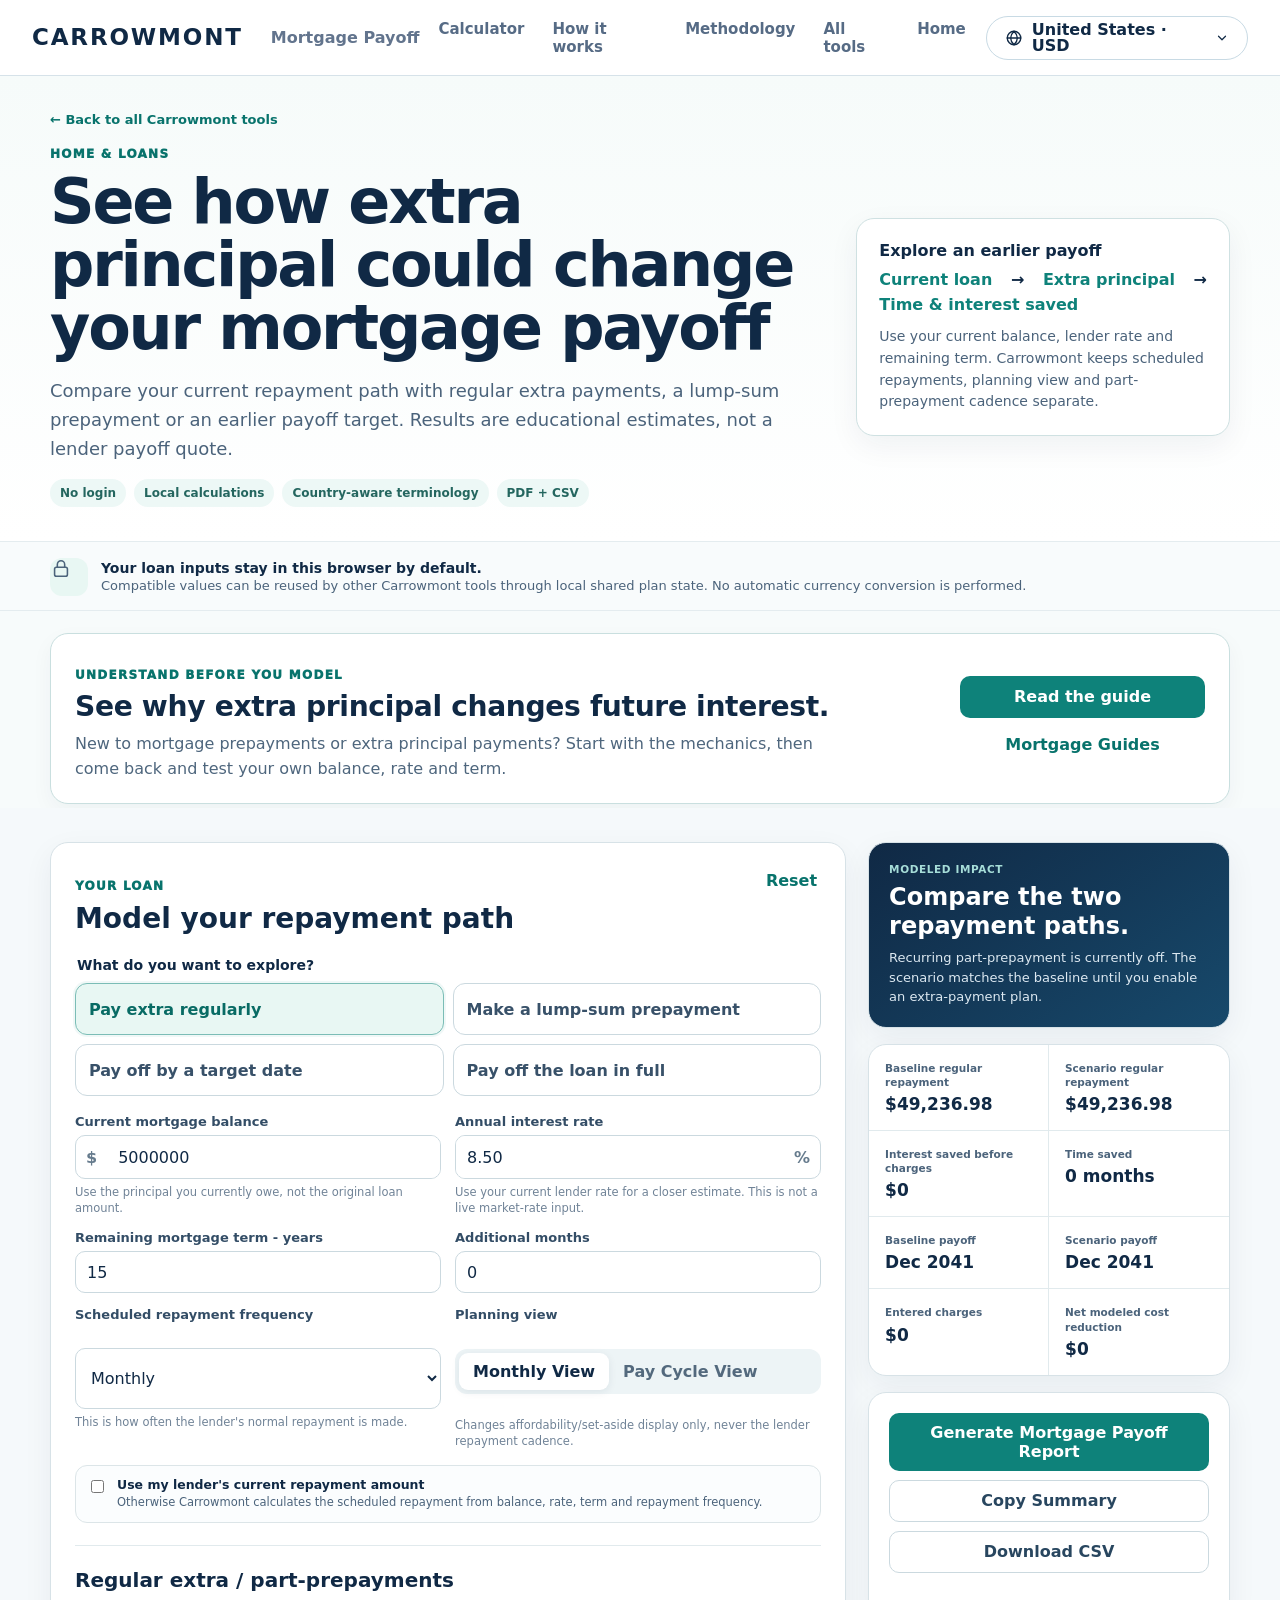
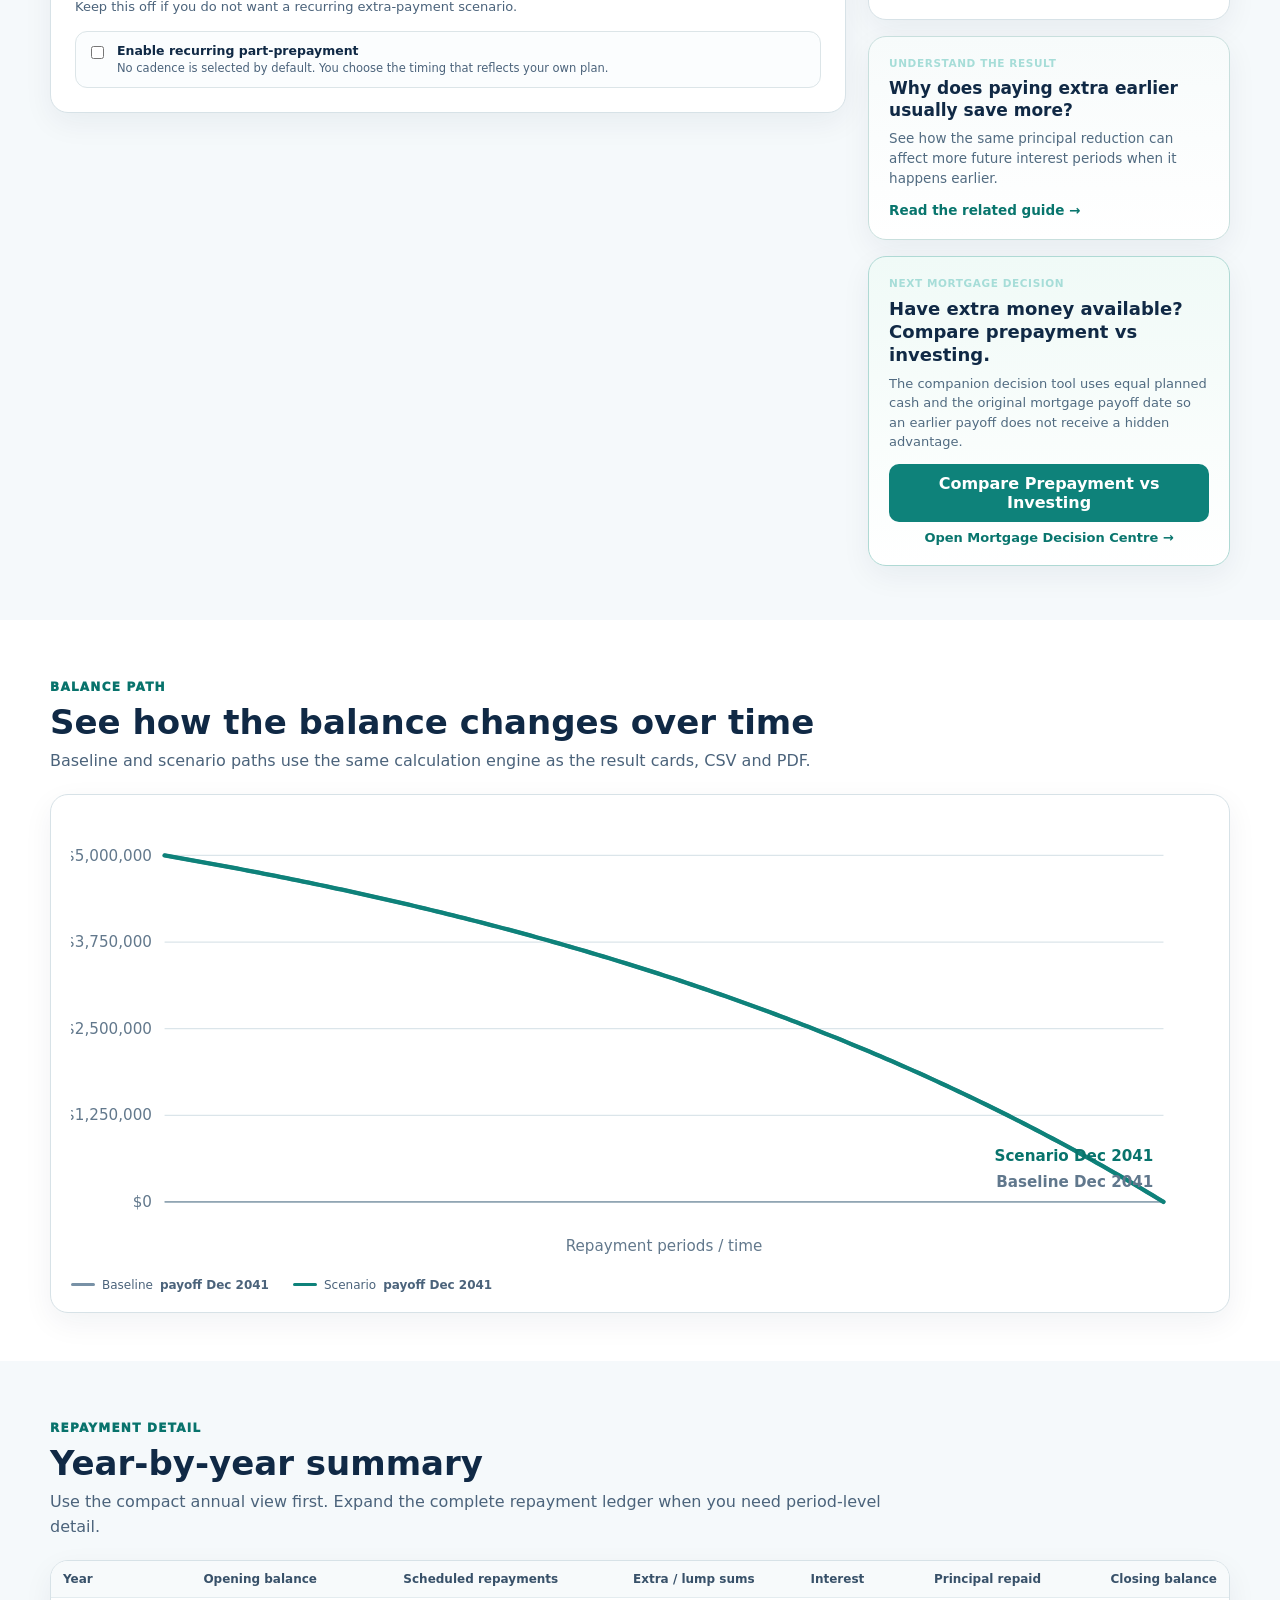
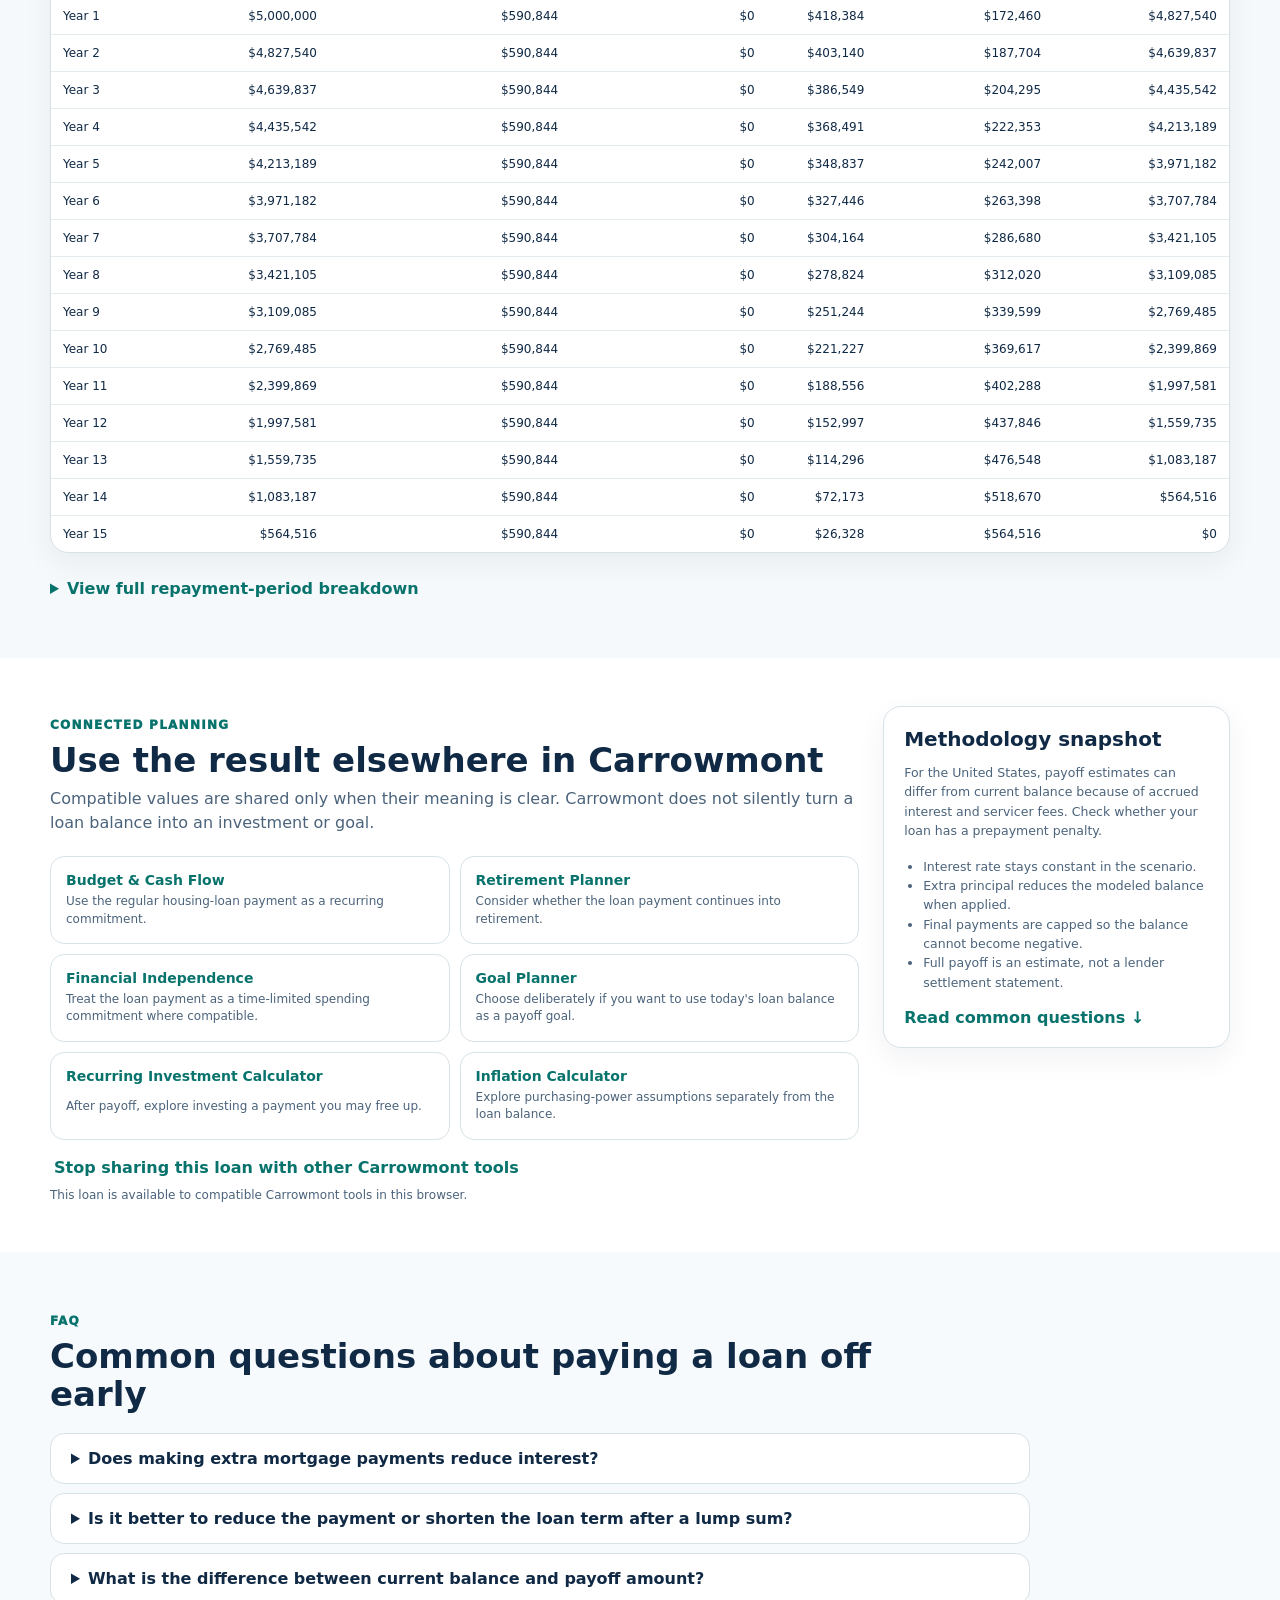
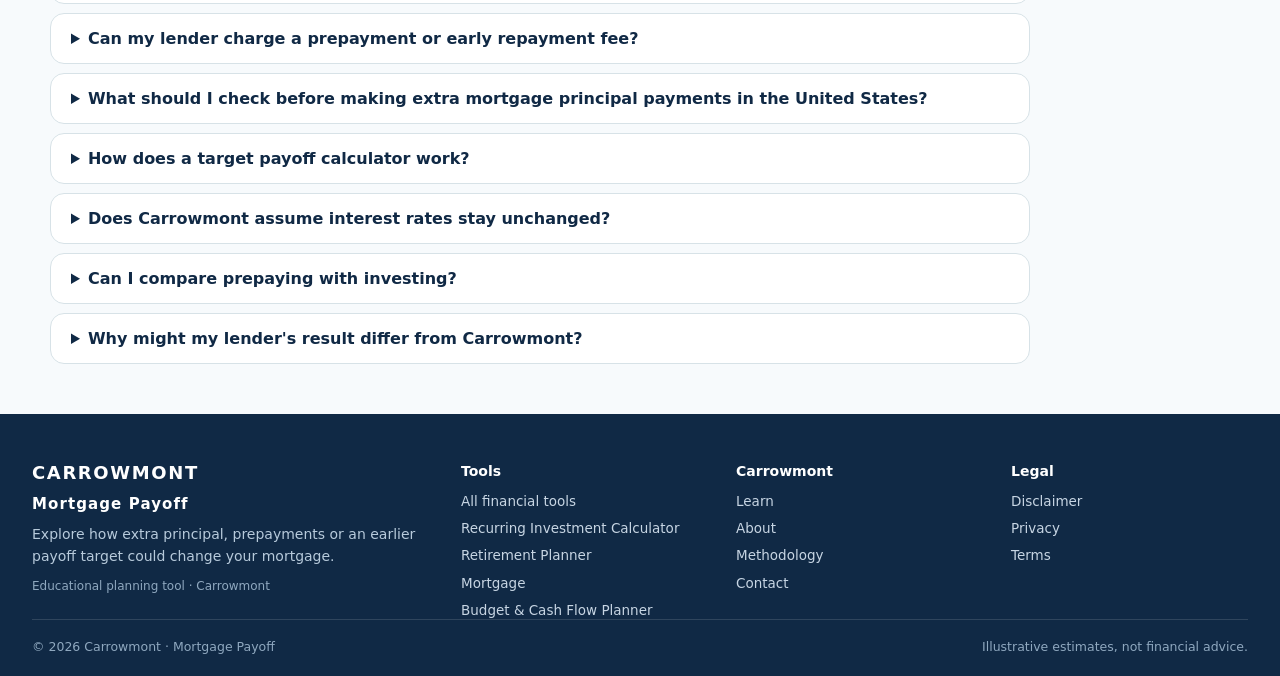
==== commit 5d63a519: "fix: refresh Cloudflare Web Analytics token" ====
--- a/index.html
+++ b/index.html
@@ -240,6 +240,6 @@
   <script src="mortgage-payoff-pdf-renderer.js"></script>
   <script src="app.js"></script>
   <script src="shared-plan-bridge.js" data-carrowmont-tool="mortgage-payoff-calculator"></script>
-  <script src="analytics.js" data-carrowmont-tool="mortgage-payoff-calculator"></script>
+  <script src="analytics.js?v=20261031-cfwa1" data-carrowmont-tool="mortgage-payoff-calculator"></script>
 </body>
 </html>
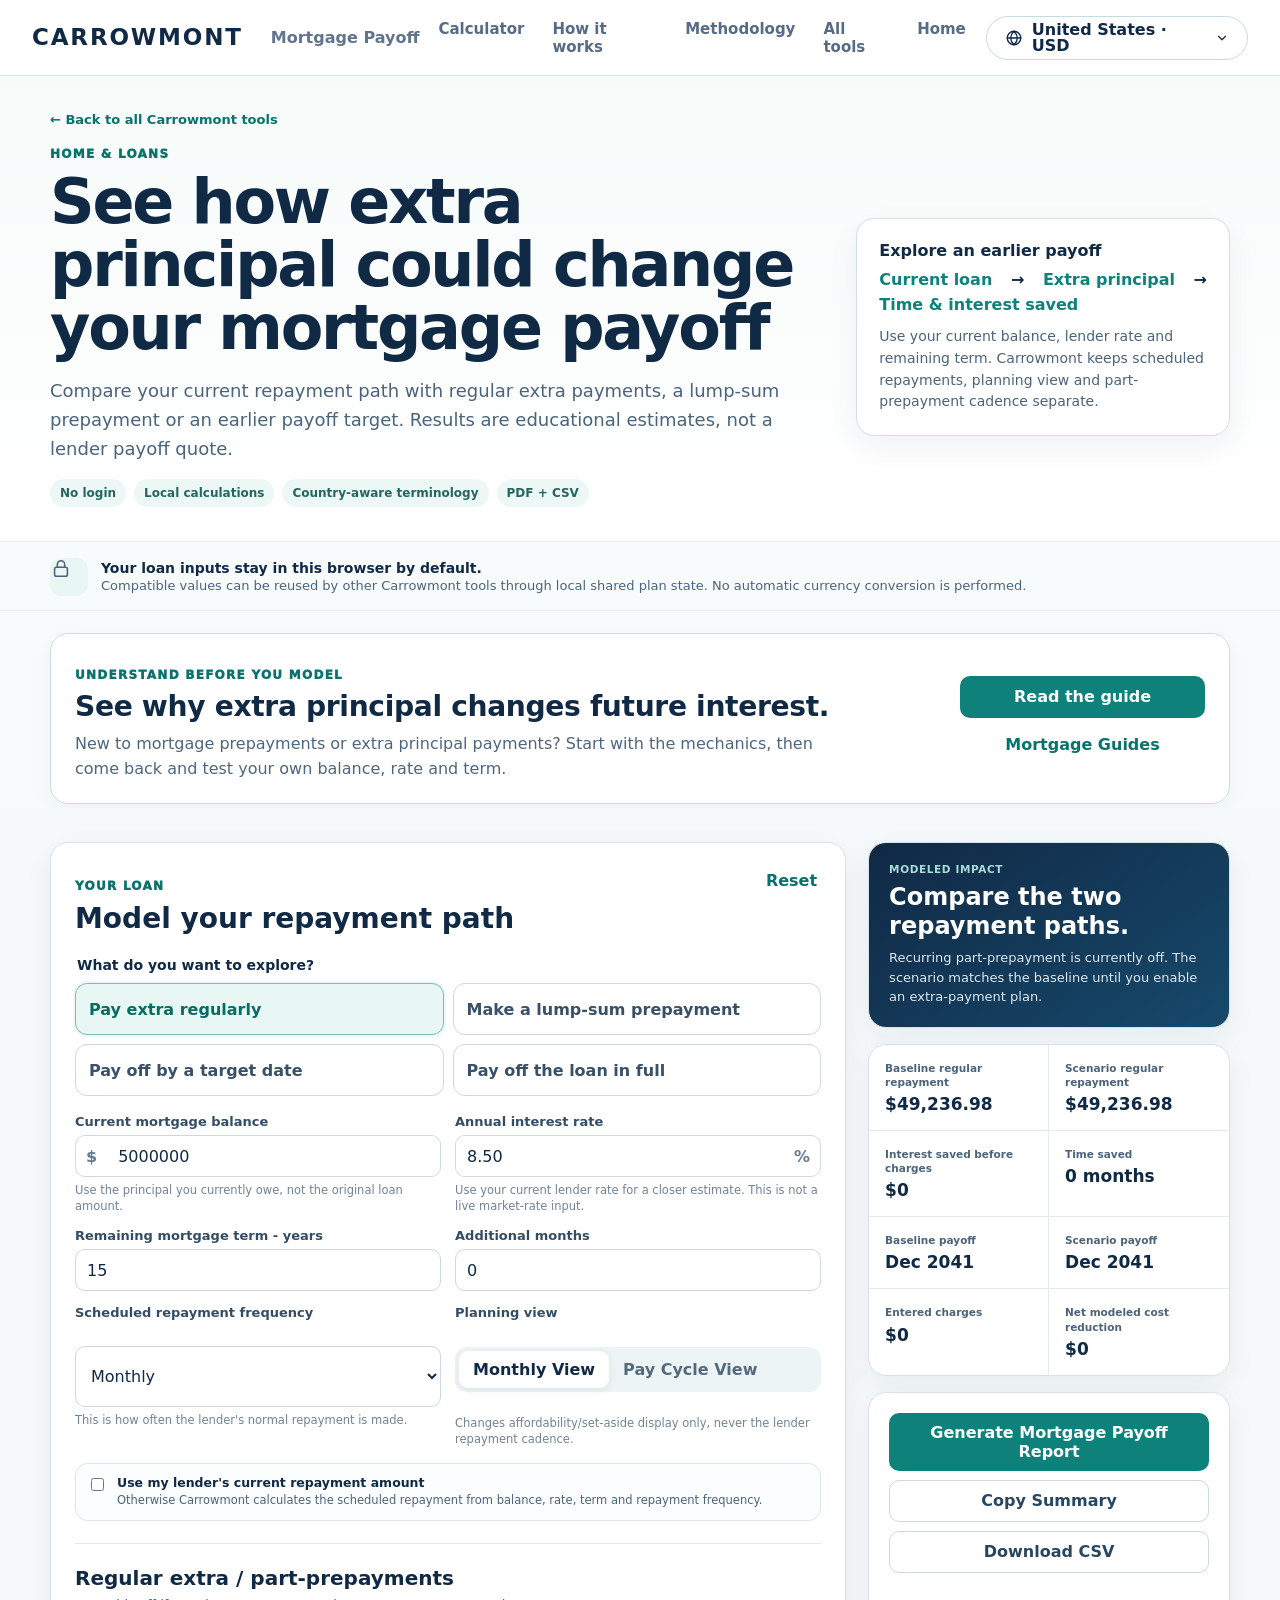
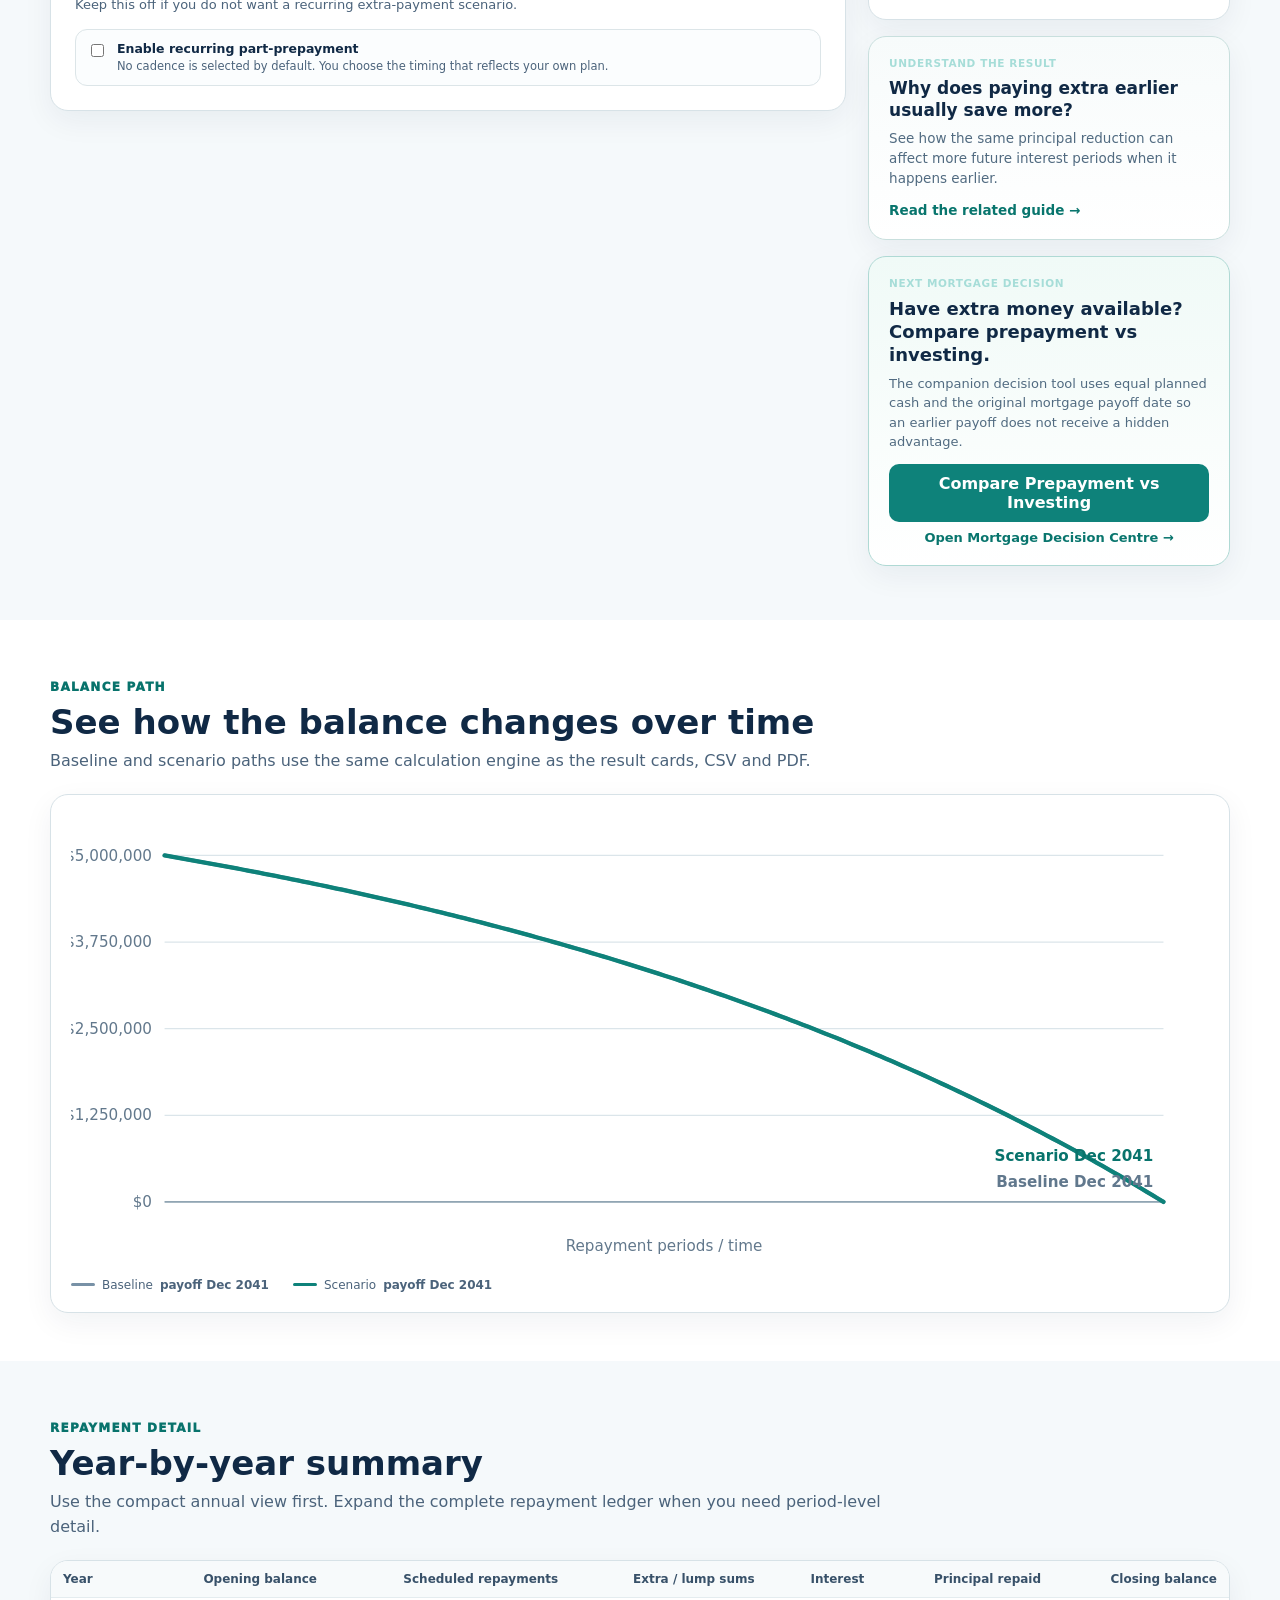
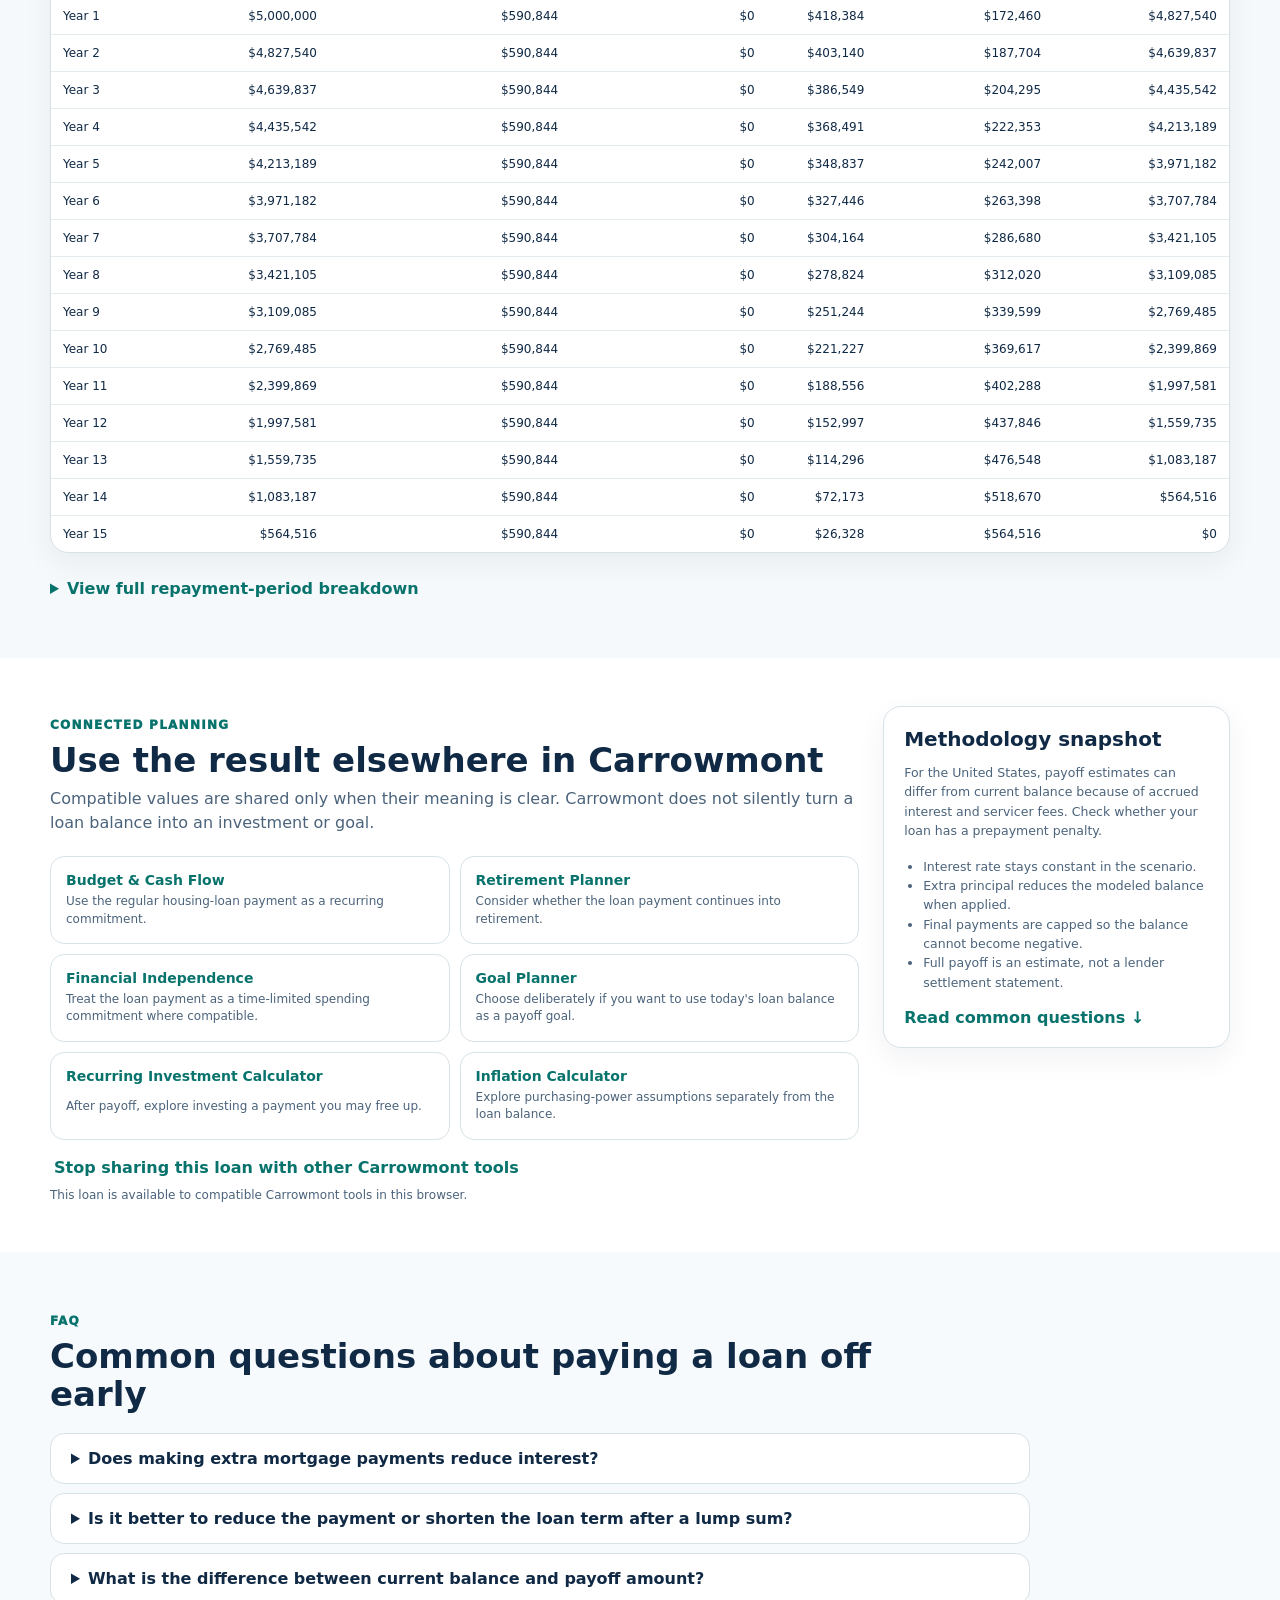
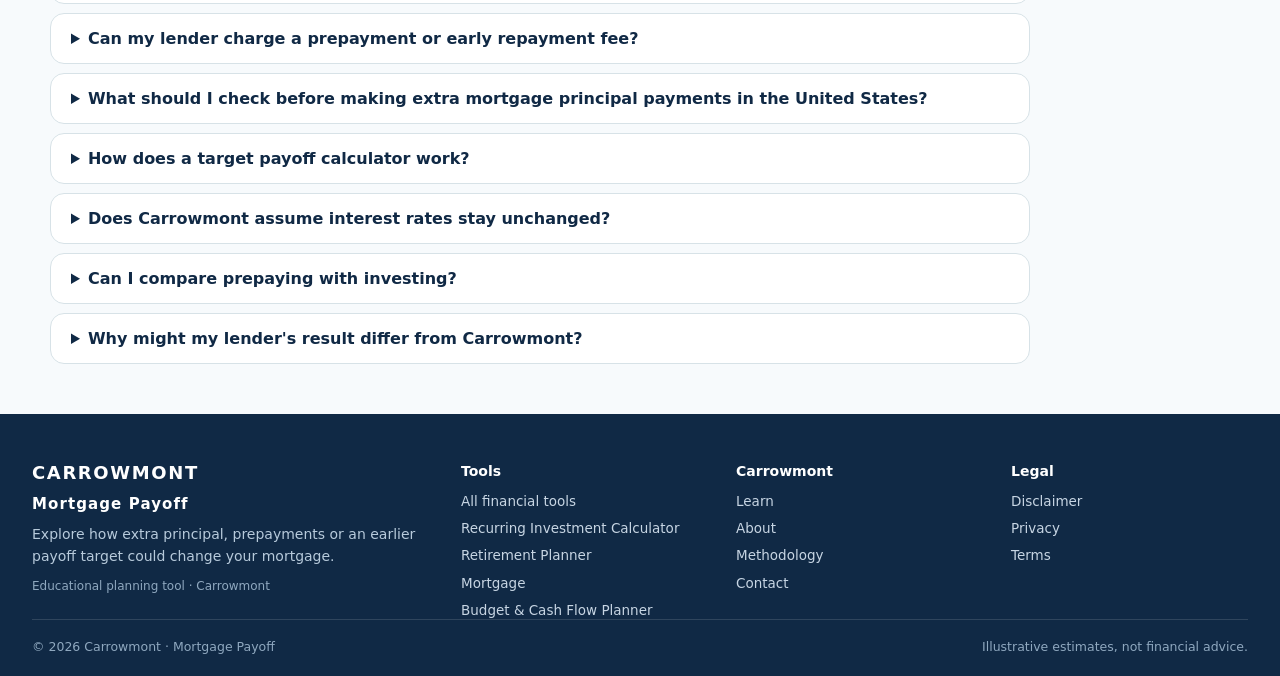
==== commit a5d659b9: "Batch 8K mortgage UI polish" ====
--- a/index.html
+++ b/index.html
@@ -214,7 +214,7 @@
         <details><summary>Can my lender charge a prepayment or early repayment fee?</summary><p>Possibly. Rules depend on country, loan type and contract. Enter any charge you already know and confirm the final amount with your lender.</p></details>
         <details id="countryFaqItem"><summary id="countryFaqQuestion">What lender rules should I check before making extra repayments?</summary><p id="countryFaqAnswer">Check whether extra principal is allowed, whether limits or charges apply, how the lender applies the payment and how an official payoff amount is calculated.</p></details>
         <details><summary>How does a target payoff calculator work?</summary><p>It calculates the repayment required to amortize the modeled balance over the shorter target horizon, then verifies the result with the same period-by-period ledger.</p></details>
-        <details><summary>Does Carrowmont assume interest rates stay unchanged?</summary><p>Yes in V1. Enter the rate you want to model. Variable-rate changes and future fixed-rate renewals are outside this first version.</p></details>
+        <details><summary>Does Carrowmont assume interest rates stay unchanged?</summary><p>Yes. Enter the rate you want to model. Variable-rate changes and future fixed-rate renewals are outside this first version.</p></details>
         <details><summary>Can I compare prepaying with investing?</summary><p>Yes. Keep this payoff calculator focused on loan mechanics, then use Carrowmont's <a href="prepayment-vs-investing.html">Prepayment vs Investing decision tool</a> for an equal-cash-flow, common-horizon comparison and modeled break-even investment return.</p></details>
         <details><summary>Why might my lender's result differ from Carrowmont?</summary><p>Lenders may calculate interest daily, use different compounding conventions, apply fees, use settlement dates, round payments, or impose product-specific prepayment rules. Treat Carrowmont as an educational planning estimate.</p></details>
       </div></div>
@@ -238,8 +238,9 @@
   <script src="pdf-export.js"></script>
   <script src="report-standard.js"></script>
   <script src="mortgage-payoff-pdf-renderer.js"></script>
+  <script src="/assets/account/carrowmont-plan-save.js?v=20261115-fre8k"></script>
   <script src="app.js"></script>
-  <script src="shared-plan-bridge.js" data-carrowmont-tool="mortgage-payoff-calculator"></script>
+  <script src="shared-plan-bridge.js?v=20261115-fre8k3" data-carrowmont-tool="mortgage-payoff-calculator"></script>
   <script src="analytics.js?v=20261031-cfwa1" data-carrowmont-tool="mortgage-payoff-calculator"></script>
 </body>
 </html>
--- a/styles.css
+++ b/styles.css
@@ -166,3 +166,7 @@
 .decision-centre-link{display:block;text-align:center;color:#08756d;font-weight:900;text-decoration:none;font-size:13px}
 .decision-centre-link:hover{text-decoration:underline}
 .shared-plan-status{margin:6px 0 0;color:var(--muted);font-size:12px;line-height:1.45;max-width:620px}
+
+/* FRE8K: composite controls must match adjacent standalone controls exactly. */
+.money-input,.input-suffix{height:42px;min-height:42px}
+.money-input input,.input-suffix input{height:40px;min-height:40px}
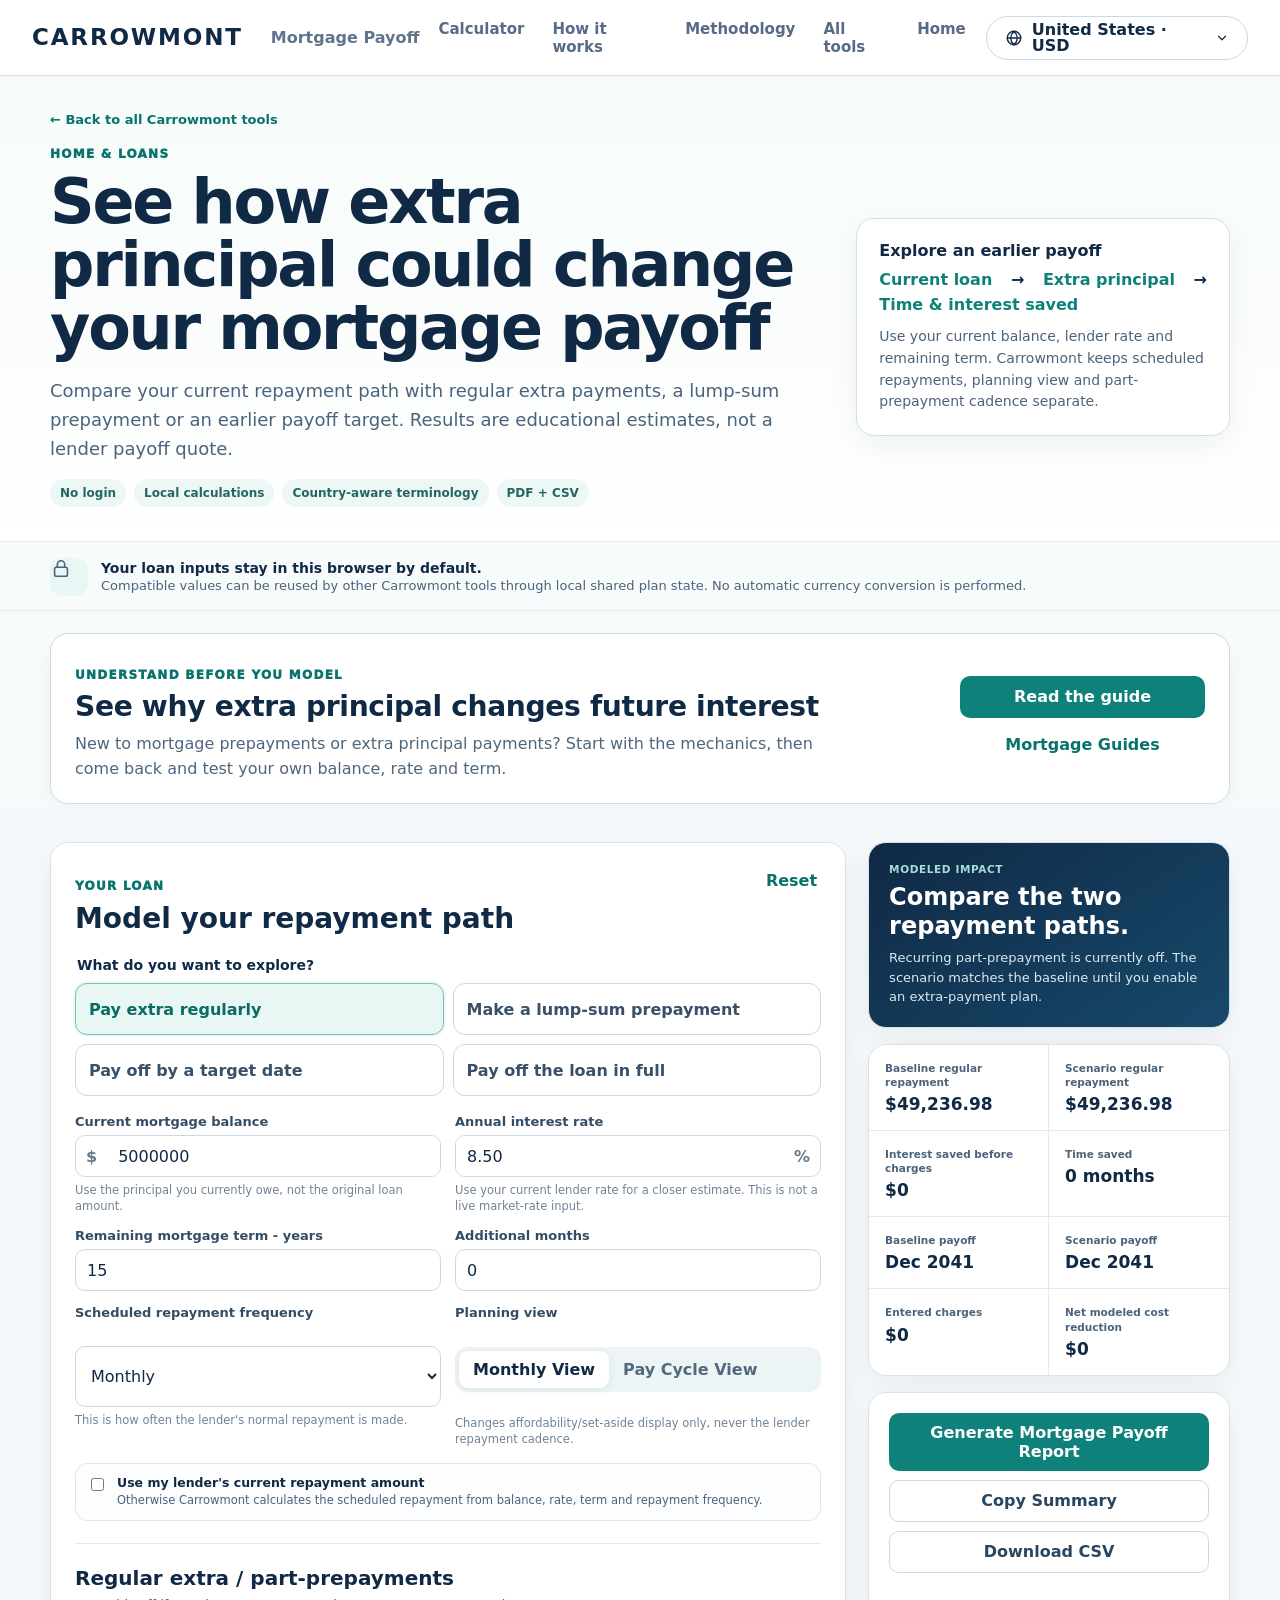
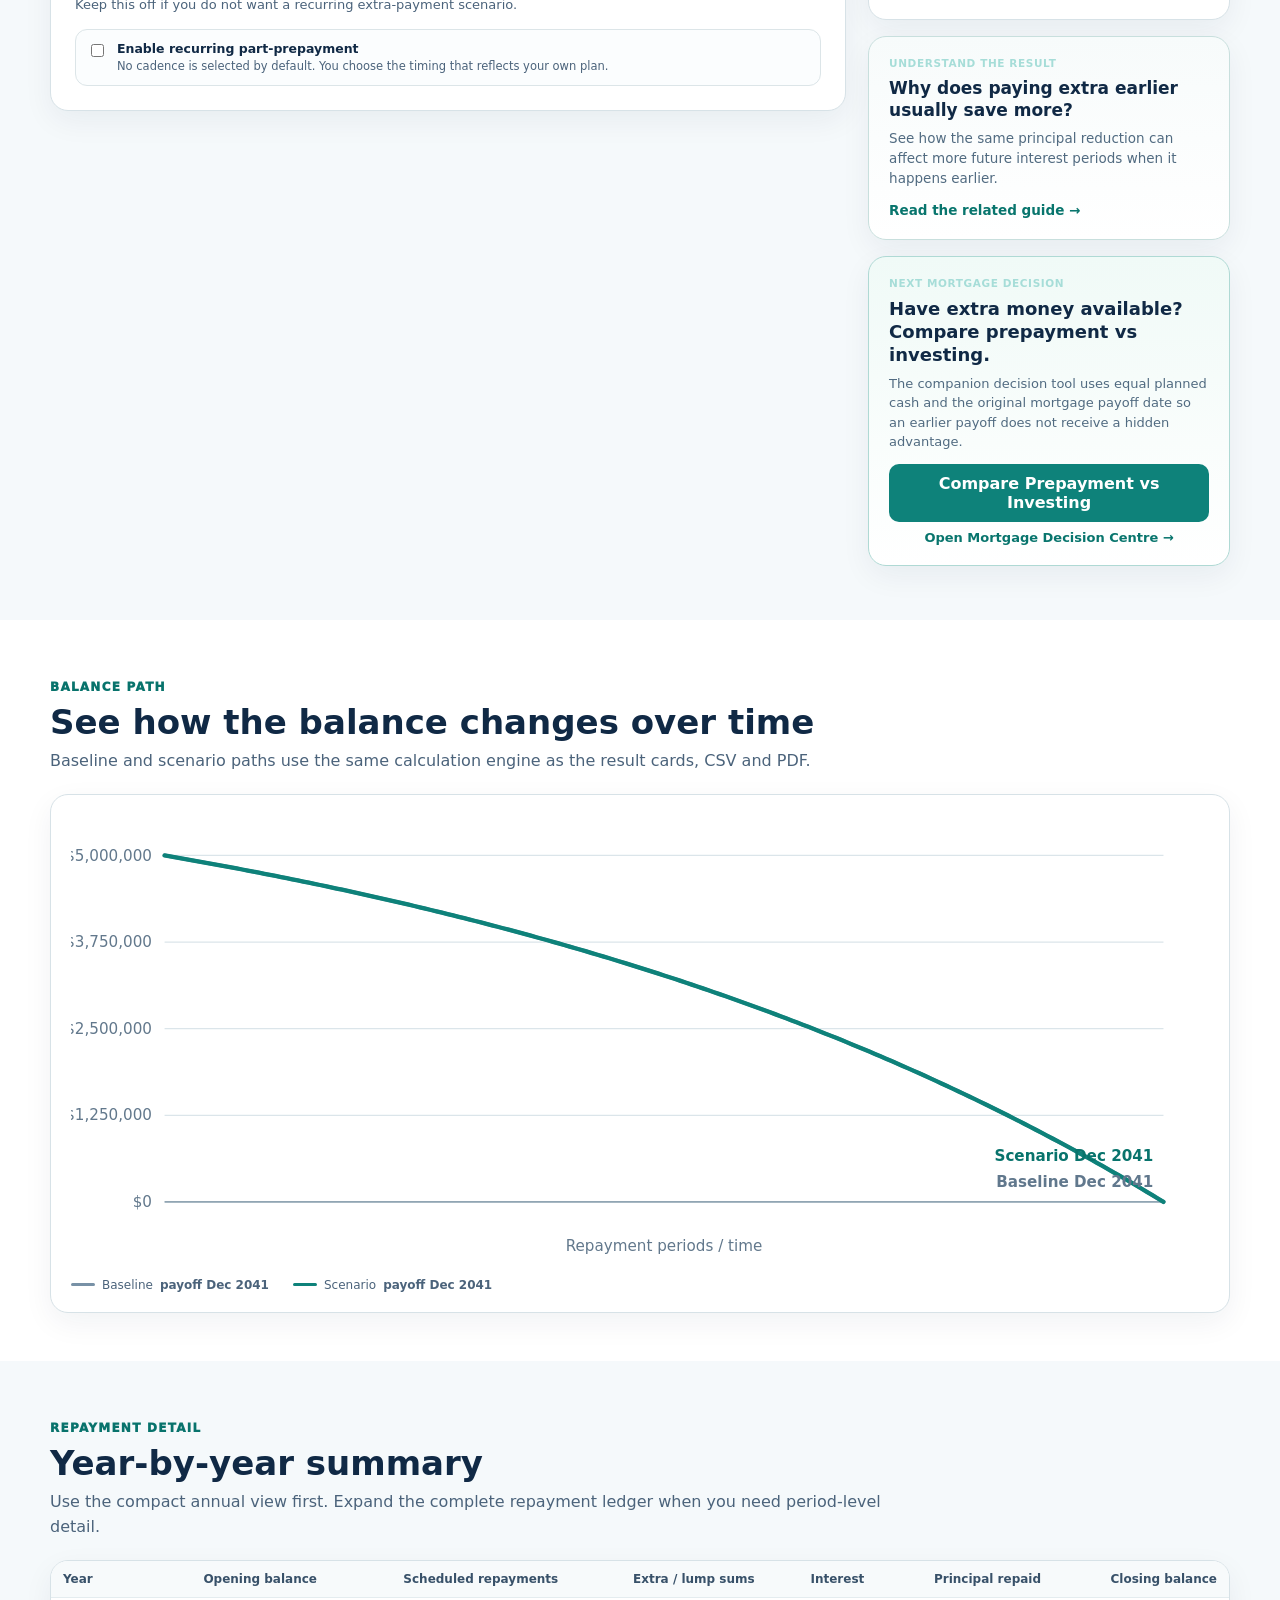
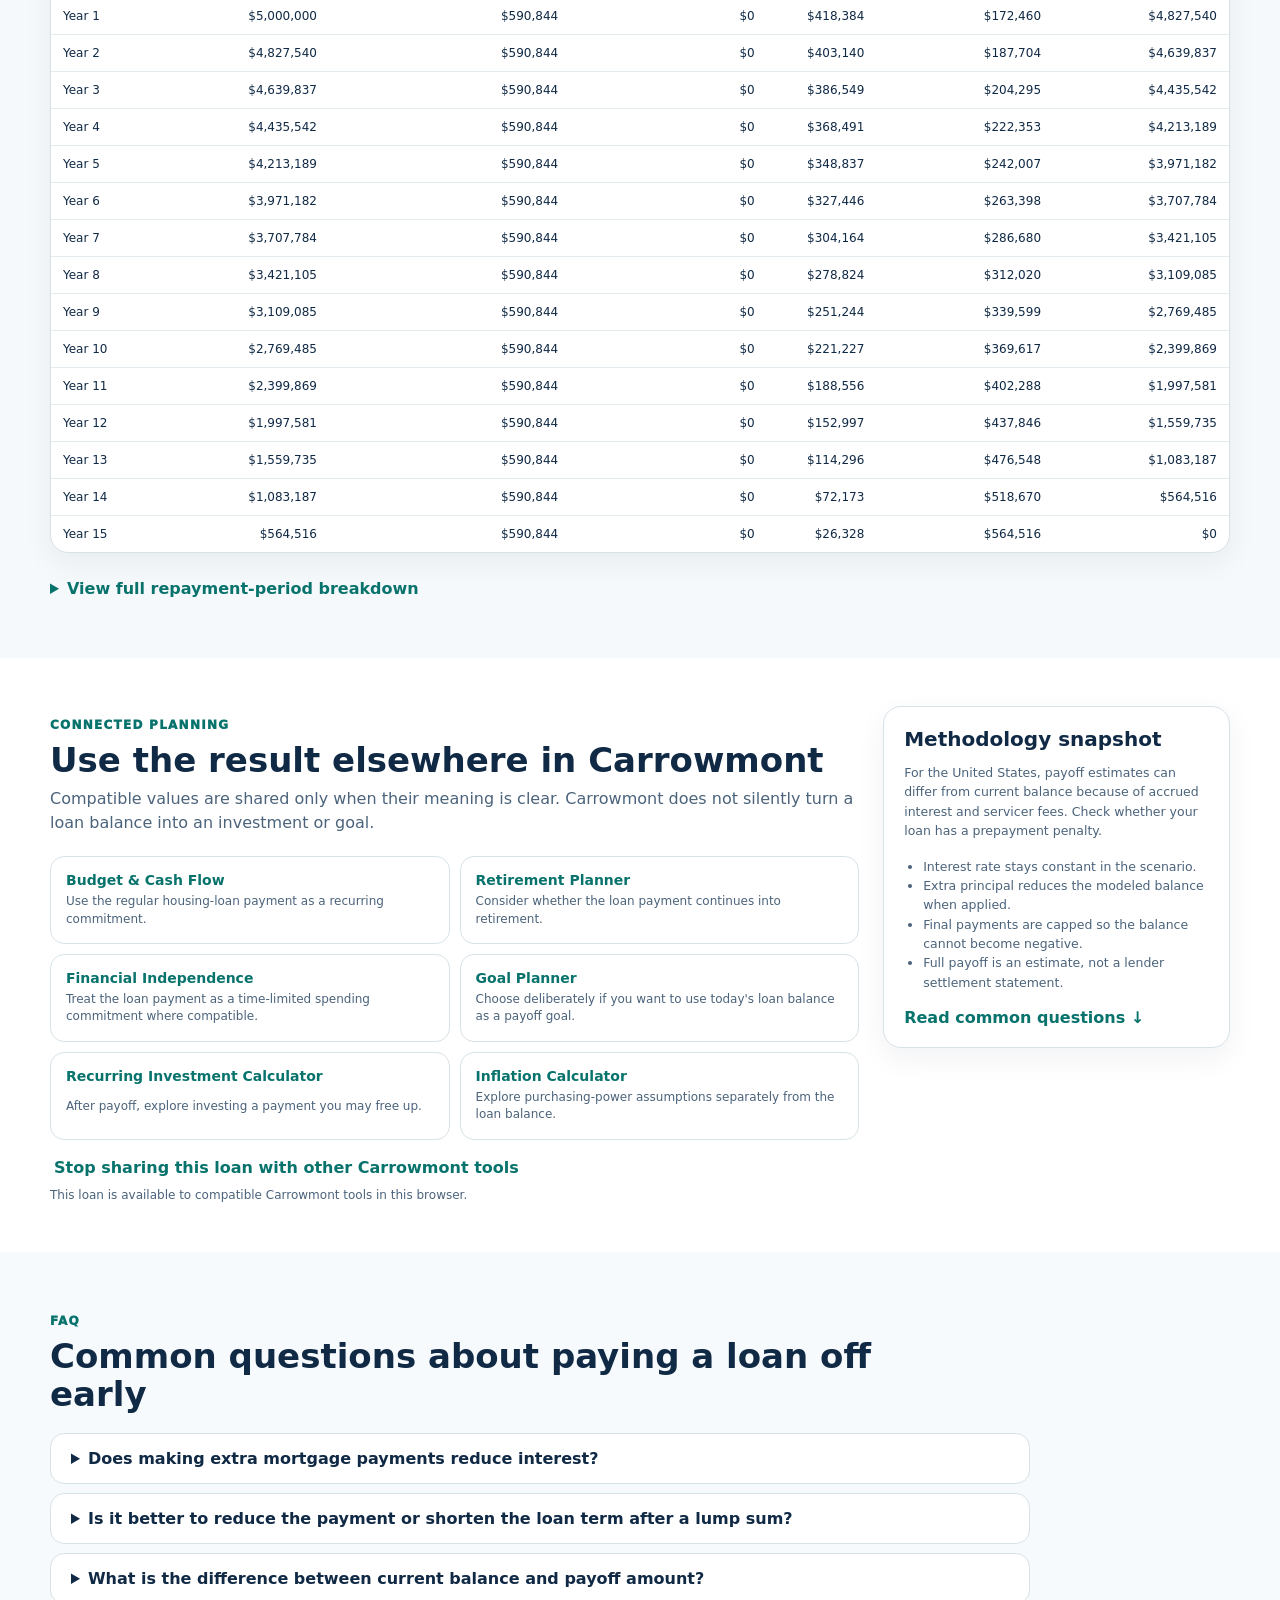
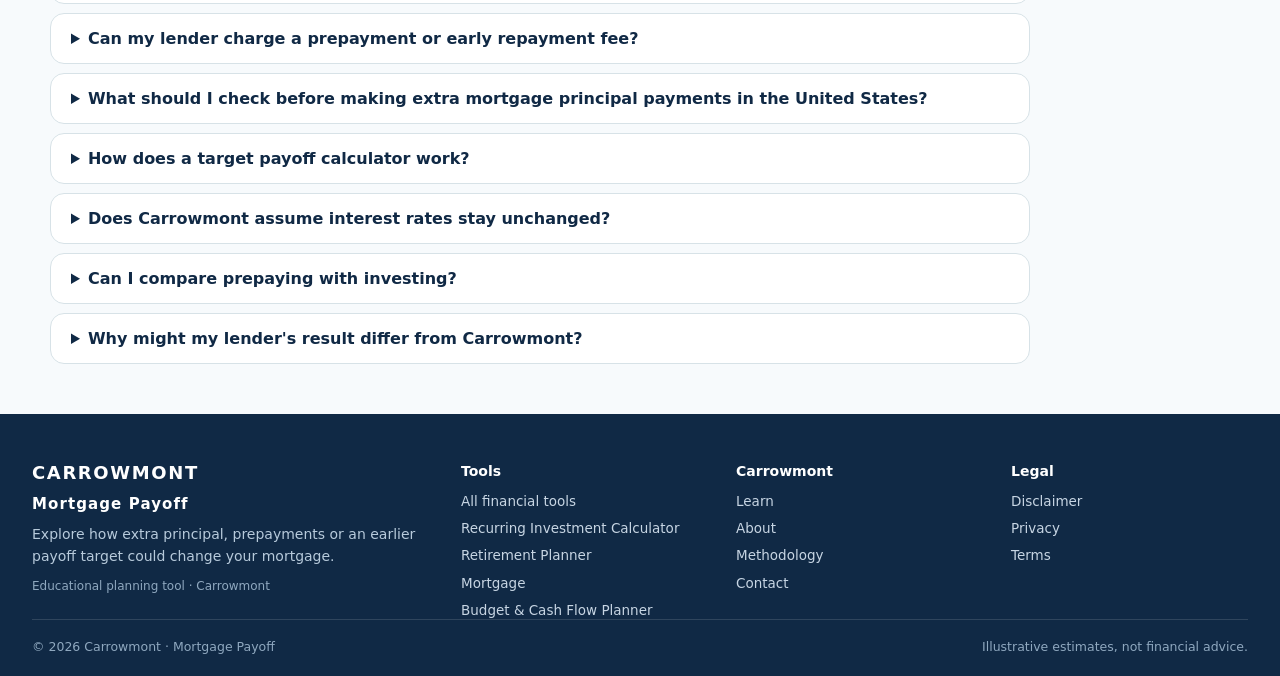
==== commit af39412c: "Apply Carrowmont display-headline punctuation standard and Draw C PWA startup" ====
--- a/index.html
+++ b/index.html
@@ -71,7 +71,7 @@
     <section class="privacy-strip"><div class="container privacy-inner"><span class="privacy-icon" aria-hidden="true"><svg viewBox="0 0 24 24"><rect x="5" y="10" width="14" height="10" rx="2"/><path d="M8 10V7a4 4 0 0 1 8 0v3"/></svg></span><div><strong>Your loan inputs stay in this browser by default.</strong><span>Compatible values can be reused by other Carrowmont tools through local shared plan state. No automatic currency conversion is performed.</span></div></div></section>
 
 
-    <section class="learn-bridge-section" aria-labelledby="learnBridgeTitle"><div class="container"><div class="learn-bridge-card"><div><p class="eyebrow">UNDERSTAND BEFORE YOU MODEL</p><h2 id="learnBridgeTitle">See why extra principal changes future interest.</h2><p data-mortgage-copy="payoffLearnIntro">New to mortgage prepayments or home-loan part-prepayments? Start with the mechanics, then come back and test your own balance, rate and term.</p></div><div class="learn-bridge-actions"><a class="btn btn-primary" href="/one-extra-mortgage-payment-a-year.html">Read the guide</a><a class="text-btn learn-browse-link" data-mortgage-copy="learnLabel" href="/learn.html#home-loans">Browse Home Loan &amp; Mortgage guides</a></div></div></div></section>
+    <section class="learn-bridge-section" aria-labelledby="learnBridgeTitle"><div class="container"><div class="learn-bridge-card"><div><p class="eyebrow">UNDERSTAND BEFORE YOU MODEL</p><h2 id="learnBridgeTitle">See why extra principal changes future interest</h2><p data-mortgage-copy="payoffLearnIntro">New to mortgage prepayments or home-loan part-prepayments? Start with the mechanics, then come back and test your own balance, rate and term.</p></div><div class="learn-bridge-actions"><a class="btn btn-primary" href="/one-extra-mortgage-payment-a-year.html">Read the guide</a><a class="text-btn learn-browse-link" data-mortgage-copy="learnLabel" href="/learn.html#home-loans">Browse Home Loan &amp; Mortgage guides</a></div></div></div></section>
 
     <section class="planner-shell" id="planner">
       <div class="container planner-layout">
@@ -242,5 +242,6 @@
   <script src="app.js"></script>
   <script src="shared-plan-bridge.js?v=20261115-fre8k3" data-carrowmont-tool="mortgage-payoff-calculator"></script>
   <script src="analytics.js?v=20261031-cfwa1" data-carrowmont-tool="mortgage-payoff-calculator"></script>
+<script src="/assets/trust/carrowmont-trust.js?v=20261117-fre10b" data-cm-country-context-auto></script>
 </body>
 </html>
